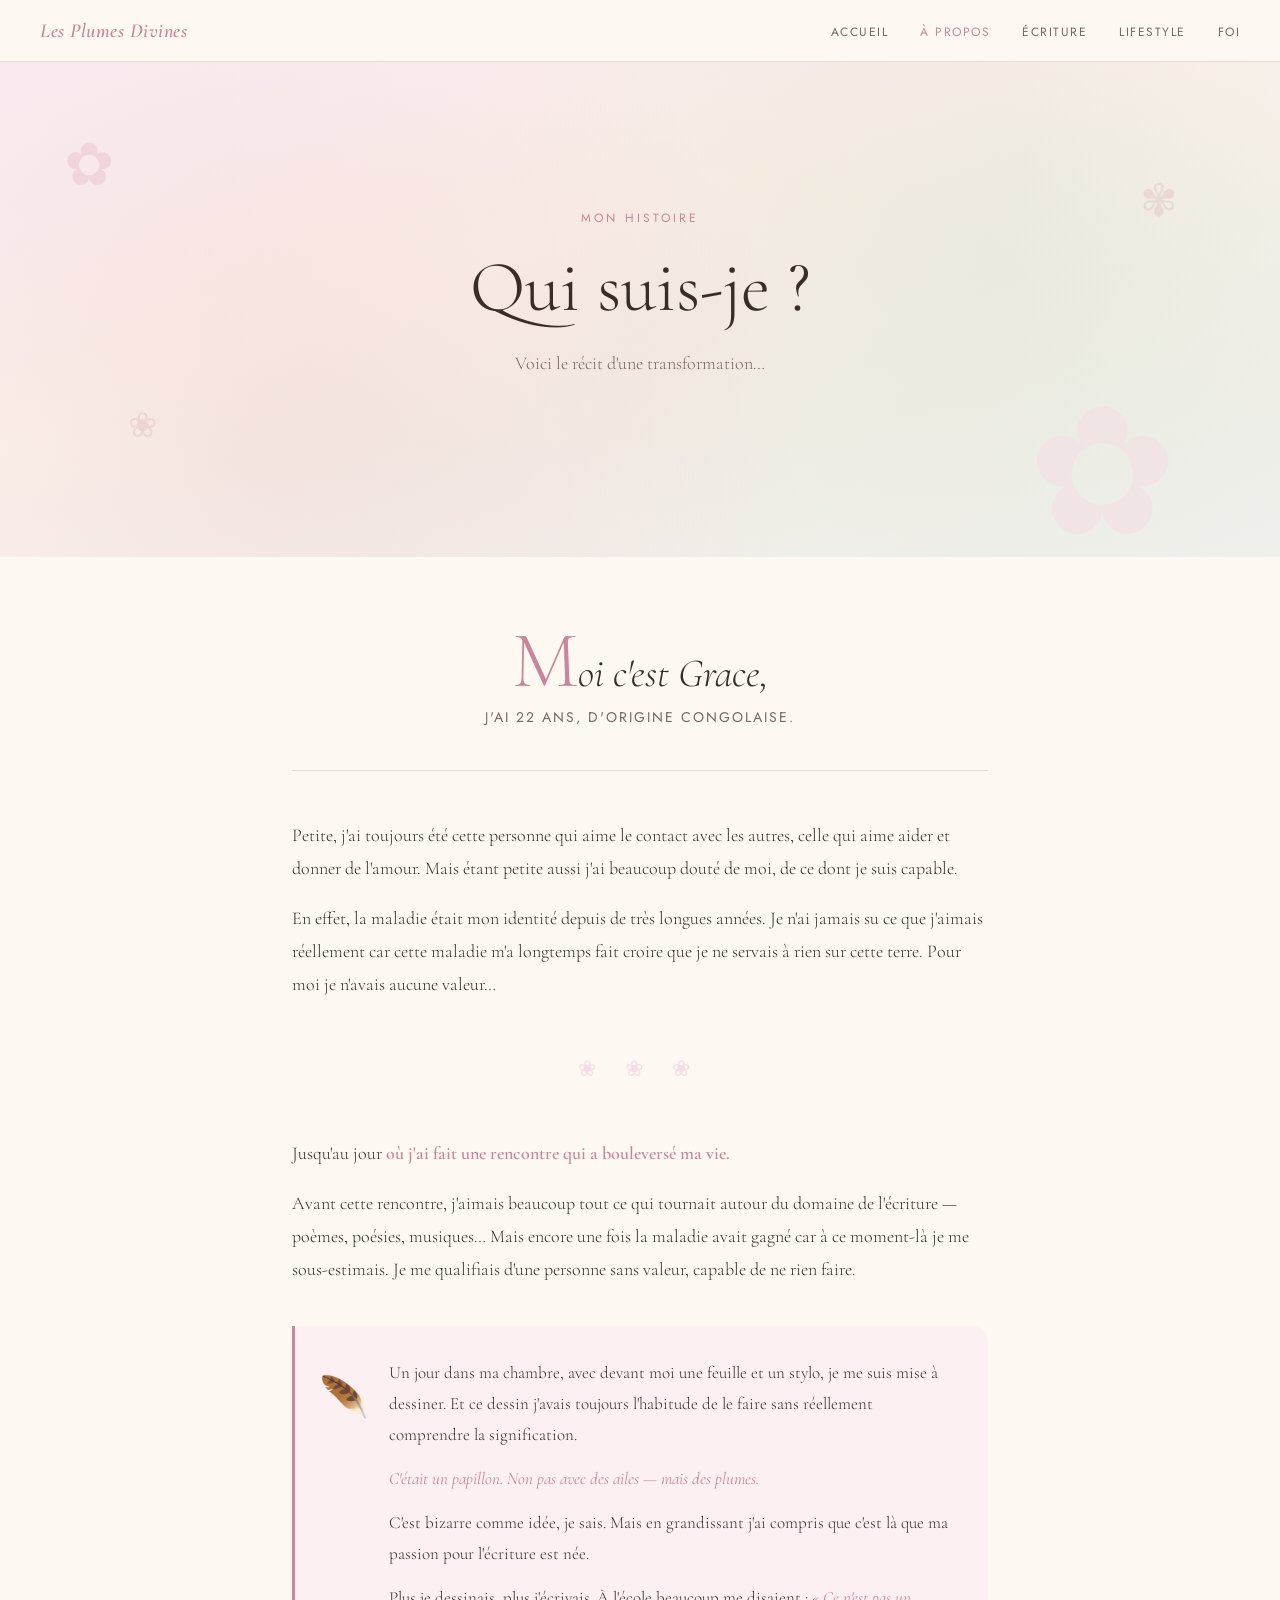
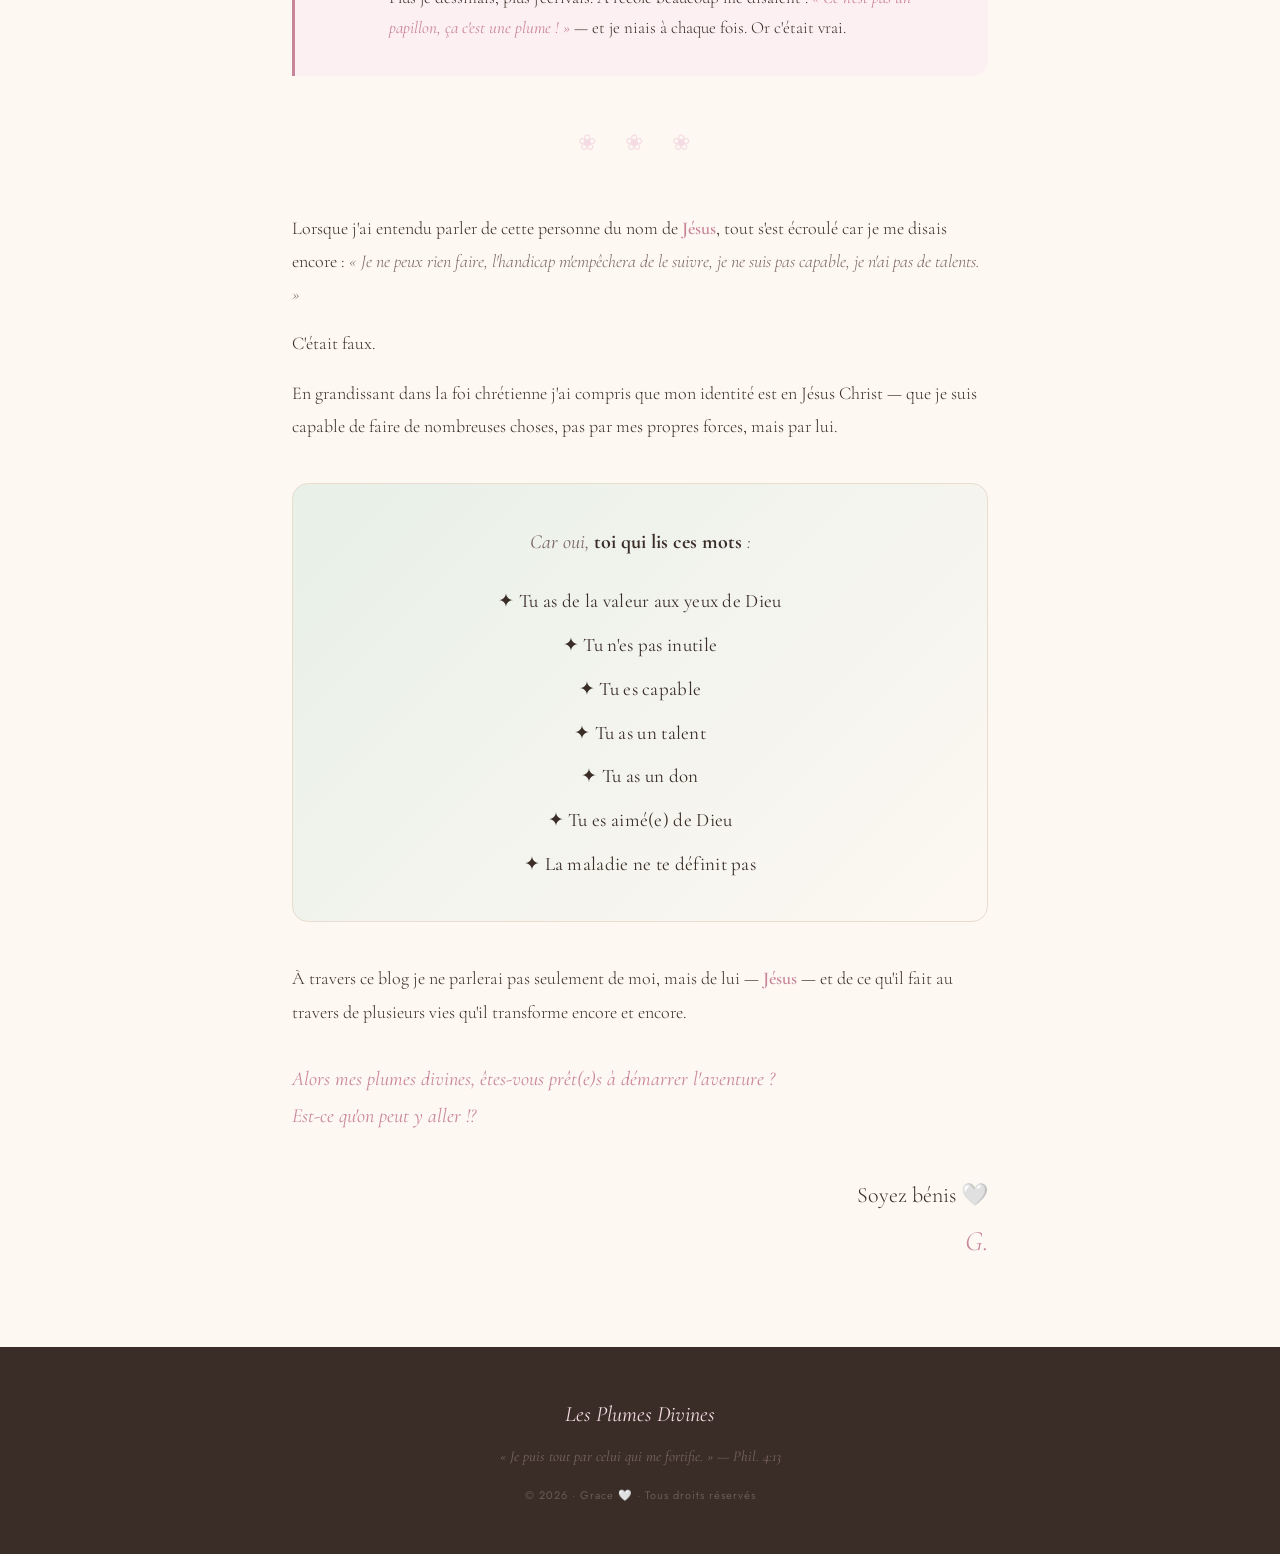
==== a-propos.html @ 9c8835ed "Add files via upload" ====
<!DOCTYPE html>
<html lang="fr">
<head>
  <meta charset="UTF-8">
  <meta name="viewport" content="width=device-width, initial-scale=1.0">
  <title>Qui suis-je ? – Les Plumes Divines</title>
  <link rel="preconnect" href="https://fonts.googleapis.com">
  <link rel="preconnect" href="https://fonts.gstatic.com" crossorigin>
  <link href="https://fonts.googleapis.com/css2?family=Cormorant+Garamond:ital,wght@0,300;0,400;0,600;1,300;1,400&family=Jost:wght@300;400;500&display=swap" rel="stylesheet">
  <link rel="stylesheet" href="style.css">
</head>
<body>

  <!-- NAVIGATION -->
  <nav>
    <div class="logo">Les Plumes Divines</div>
    <ul>
      <li><a href="index.html">Accueil</a></li>
      <li><a href="a-propos.html" class="active">À propos</a></li>
      <li><a href="#">Écriture</a></li>
      <li><a href="#">Lifestyle</a></li>
      <li><a href="#">Foi</a></li>
    </ul>
    <div class="nav-mobile-toggle" id="menuBtn">☰</div>
  </nav>

  <!-- HERO APROPOS -->
  <header class="hero hero--apropos">
    <div class="hero-overlay"></div>
    <div class="petale petale-1">✿</div>
    <div class="petale petale-2">✾</div>
    <div class="petale petale-3">❀</div>
    <div class="hero-content">
      <p class="hero-eyebrow">Mon histoire</p>
      <h1 class="hero-title">Qui suis-je ?</h1>
      <p class="hero-sub">Voici le récit d'une transformation…</p>
    </div>
    <div class="hero-fleur">✿</div>
  </header>

  <!-- HISTOIRE -->
  <section class="histoire">

    <div class="histoire-intro">
      <p class="grande-lettre">M<span>oi c'est Grace,</span></p>
      <p class="sous-intro">j'ai 22 ans, d'origine Congolaise.</p>
    </div>

    <div class="histoire-corps">

      <div class="bloc-texte">
        <p>Petite, j'ai toujours été cette personne qui aime le contact avec les autres, celle qui aime aider et donner de l'amour. Mais étant petite aussi j'ai beaucoup douté de moi, de ce dont je suis capable.</p>
        <p>En effet, la maladie était mon identité depuis de très longues années. Je n'ai jamais su ce que j'aimais réellement car cette maladie m'a longtemps fait croire que je ne servais à rien sur cette terre. Pour moi je n'avais aucune valeur…</p>
      </div>

      <div class="separateur-fleur">❀ ❀ ❀</div>

      <div class="bloc-texte">
        <p>Jusqu'au jour <strong>où j'ai fait une rencontre qui a bouleversé ma vie.</strong></p>
        <p>Avant cette rencontre, j'aimais beaucoup tout ce qui tournait autour du domaine de l'écriture — poèmes, poésies, musiques… Mais encore une fois la maladie avait gagné car à ce moment-là je me sous-estimais. Je me qualifiais d'une personne sans valeur, capable de ne rien faire.</p>
      </div>

      <div class="bloc-papillon">
        <div class="papillon-deco">🪶</div>
        <div class="papillon-texte">
          <p>Un jour dans ma chambre, avec devant moi une feuille et un stylo, je me suis mise à dessiner. Et ce dessin j'avais toujours l'habitude de le faire sans réellement comprendre la signification.</p>
          <p><em>C'était un papillon. Non pas avec des ailes — mais des plumes.</em></p>
          <p>C'est bizarre comme idée, je sais. Mais en grandissant j'ai compris que c'est là que ma passion pour l'écriture est née.</p>
          <p>Plus je dessinais, plus j'écrivais. À l'école beaucoup me disaient : <em>« Ce n'est pas un papillon, ça c'est une plume ! »</em> — et je niais à chaque fois. Or c'était vrai.</p>
        </div>
      </div>

      <div class="separateur-fleur">❀ ❀ ❀</div>

      <div class="bloc-texte">
        <p>Lorsque j'ai entendu parler de cette personne du nom de <strong>Jésus</strong>, tout s'est écroulé car je me disais encore : <em>« Je ne peux rien faire, l'handicap m'empêchera de le suivre, je ne suis pas capable, je n'ai pas de talents. »</em></p>
        <p>C'était faux.</p>
        <p>En grandissant dans la foi chrétienne j'ai compris que mon identité est en Jésus Christ — que je suis capable de faire de nombreuses choses, pas par mes propres forces, mais par lui.</p>
      </div>

      <!-- MESSAGE FORT -->
      <div class="message-fort">
        <p>Car oui, <strong>toi qui lis ces mots</strong> :</p>
        <ul class="liste-verite">
          <li>✦ Tu as de la valeur aux yeux de Dieu</li>
          <li>✦ Tu n'es pas inutile</li>
          <li>✦ Tu es capable</li>
          <li>✦ Tu as un talent</li>
          <li>✦ Tu as un don</li>
          <li>✦ Tu es aimé(e) de Dieu</li>
          <li>✦ La maladie ne te définit pas</li>
        </ul>
      </div>

      <div class="bloc-texte bloc-conclusion">
        <p>À travers ce blog je ne parlerai pas seulement de moi, mais de lui — <strong>Jésus</strong> — et de ce qu'il fait au travers de plusieurs vies qu'il transforme encore et encore.</p>
        <p class="question-finale">Alors mes plumes divines, êtes-vous prêt(e)s à démarrer l'aventure ?<br>Est-ce qu'on peut y aller !?</p>
        <p class="signature">Soyez bénis 🤍<br><em>G.</em></p>
      </div>

    </div>
  </section>

  <!-- FOOTER -->
  <footer>
    <div class="footer-logo">Les Plumes Divines</div>
    <p class="footer-verse">« Je puis tout par celui qui me fortifie. » — Phil. 4:13</p>
    <p class="footer-copy">© 2026 · Grace 🤍 · Tous droits réservés</p>
  </footer>

</body>
</html>
---- style.css ----
/* ============================================
   LES PLUMES DIVINES — style.css
   Police : Cormorant Garamond (texte littéraire)
             Jost (navigation / labels)
   Palette : roses poudré, crème, vert sauge doux
   ============================================ */

/* ---- VARIABLES ---- */
:root {
  --rose:       #c9859a;
  --rose-clair: #f5dce4;
  --rose-pale:  #fdf0f3;
  --creme:      #fdf8f2;
  --creme-bord: #e8ddd0;
  --vert:       #8aaa8a;
  --vert-clair: #e8f0e8;
  --brun:       #5c4033;
  --texte:      #3a2d27;
  --texte-doux: #7a6560;
  --blanc:      #ffffff;
  --or:         #c8a96e;
}

/* ---- RESET & BASE ---- */
*, *::before, *::after {
  margin: 0;
  padding: 0;
  box-sizing: border-box;
}

html {
  scroll-behavior: smooth;
}

body {
  font-family: 'Cormorant Garamond', Georgia, serif;
  background-color: var(--creme);
  color: var(--texte);
  font-size: 18px;
  line-height: 1.8;
}

/* ---- NAVIGATION ---- */
nav {
  position: sticky;
  top: 0;
  z-index: 100;
  background-color: rgba(253, 248, 242, 0.95);
  backdrop-filter: blur(8px);
  border-bottom: 1px solid var(--creme-bord);
  display: flex;
  align-items: center;
  justify-content: space-between;
  padding: 0 2.5rem;
  height: 62px;
}

.logo {
  font-family: 'Cormorant Garamond', serif;
  font-size: 20px;
  font-style: italic;
  font-weight: 600;
  color: var(--rose);
  letter-spacing: 0.5px;
}

nav ul {
  list-style: none;
  display: flex;
  gap: 2rem;
}

nav ul a {
  font-family: 'Jost', sans-serif;
  font-size: 12px;
  font-weight: 400;
  letter-spacing: 1.5px;
  text-transform: uppercase;
  color: var(--texte-doux);
  text-decoration: none;
  transition: color 0.2s;
}

nav ul a:hover,
nav ul a.active {
  color: var(--rose);
}

.nav-mobile-toggle {
  display: none;
  font-size: 20px;
  cursor: pointer;
  color: var(--texte-doux);
}

/* ---- HERO ---- */
.hero {
  position: relative;
  min-height: 92vh;
  display: flex;
  align-items: center;
  justify-content: center;
  text-align: center;
  overflow: hidden;
  background:
    linear-gradient(160deg, #f9e8ef 0%, #fdf3e8 40%, #e8f0e8 100%);
}

.hero--apropos {
  min-height: 55vh;
}

/* Fond texture florale légère */
.hero::before {
  content: '';
  position: absolute;
  inset: 0;
  background-image:
    radial-gradient(circle at 20% 80%, rgba(201, 133, 154, 0.15) 0%, transparent 50%),
    radial-gradient(circle at 80% 20%, rgba(138, 170, 138, 0.12) 0%, transparent 50%),
    radial-gradient(circle at 50% 50%, rgba(245, 220, 228, 0.2) 0%, transparent 70%);
  pointer-events: none;
}

.hero-overlay {
  position: absolute;
  inset: 0;
  background: radial-gradient(ellipse at center, transparent 40%, rgba(253, 240, 243, 0.4) 100%);
  pointer-events: none;
}

/* Pétales décoratifs flottants */
.petale {
  position: absolute;
  font-size: 40px;
  color: var(--rose);
  opacity: 0.18;
  animation: flotter 6s ease-in-out infinite;
  pointer-events: none;
  user-select: none;
}

.petale-1 { top: 10%; left: 5%;  font-size: 60px; animation-delay: 0s;   animation-duration: 7s; }
.petale-2 { top: 20%; right: 8%; font-size: 45px; animation-delay: 1s;   animation-duration: 8s; }
.petale-3 { bottom: 20%; left: 10%; font-size: 35px; animation-delay: 2s; animation-duration: 6s; }
.petale-4 { bottom: 30%; right: 5%; font-size: 50px; animation-delay: 0.5s; animation-duration: 9s; }
.petale-5 { top: 50%; left: 3%;  font-size: 30px; animation-delay: 3s;   animation-duration: 7.5s; }

@keyframes flotter {
  0%, 100% { transform: translateY(0px) rotate(0deg);   opacity: 0.18; }
  50%       { transform: translateY(-18px) rotate(6deg); opacity: 0.28; }
}

.hero-fleur {
  position: absolute;
  bottom: -10px;
  right: 8%;
  font-size: 180px;
  color: var(--rose-clair);
  opacity: 0.5;
  line-height: 1;
  pointer-events: none;
  user-select: none;
}

.hero-content {
  position: relative;
  z-index: 2;
  max-width: 680px;
  padding: 2rem;
  animation: apparaitre 1s ease both;
}

@keyframes apparaitre {
  from { opacity: 0; transform: translateY(24px); }
  to   { opacity: 1; transform: translateY(0); }
}

.hero-eyebrow {
  font-family: 'Jost', sans-serif;
  font-size: 12px;
  font-weight: 400;
  letter-spacing: 3px;
  text-transform: uppercase;
  color: var(--rose);
  margin-bottom: 1rem;
}

.hero-title {
  font-family: 'Cormorant Garamond', serif;
  font-size: clamp(40px, 7vw, 72px);
  font-weight: 300;
  line-height: 1.15;
  color: var(--texte);
  margin-bottom: 1.25rem;
}

.hero-title em {
  color: var(--rose);
  font-style: italic;
}

.hero-sub {
  font-family: 'Cormorant Garamond', serif;
  font-size: 18px;
  font-weight: 300;
  color: var(--texte-doux);
  margin-bottom: 2rem;
  line-height: 1.7;
}

.btn-hero {
  display: inline-block;
  padding: 0.75rem 2.25rem;
  border: 1px solid var(--rose);
  border-radius: 50px;
  font-family: 'Jost', sans-serif;
  font-size: 13px;
  font-weight: 400;
  letter-spacing: 1.5px;
  text-transform: uppercase;
  color: var(--rose);
  text-decoration: none;
  transition: background 0.3s, color 0.3s;
}

.btn-hero:hover {
  background-color: var(--rose);
  color: var(--blanc);
  text-decoration: none;
}

/* ---- THÈMES ---- */
.themes {
  padding: 5rem 2.5rem;
  background-color: var(--blanc);
  text-align: center;
}

.section-label {
  font-family: 'Jost', sans-serif;
  font-size: 11px;
  letter-spacing: 3px;
  text-transform: uppercase;
  color: var(--rose);
  margin-bottom: 0.5rem;
}

.section-titre {
  font-family: 'Cormorant Garamond', serif;
  font-size: 38px;
  font-weight: 300;
  color: var(--texte);
  margin-bottom: 3rem;
  font-style: italic;
}

.themes-grille {
  display: grid;
  grid-template-columns: repeat(auto-fit, minmax(220px, 1fr));
  gap: 1.5rem;
  max-width: 960px;
  margin: 0 auto;
}

.theme-carte {
  background: var(--creme);
  border: 1px solid var(--creme-bord);
  border-radius: 16px;
  padding: 2rem 1.5rem;
  text-align: center;
  transition: transform 0.3s, box-shadow 0.3s;
}

.theme-carte:hover {
  transform: translateY(-6px);
  box-shadow: 0 12px 32px rgba(201, 133, 154, 0.12);
}

.theme-carte--foi {
  background: var(--rose-pale);
  border-color: var(--rose-clair);
}

.theme-icone {
  font-size: 32px;
  margin-bottom: 0.75rem;
}

.theme-carte h3 {
  font-family: 'Cormorant Garamond', serif;
  font-size: 20px;
  font-weight: 600;
  color: var(--texte);
  margin-bottom: 0.5rem;
}

.theme-carte p {
  font-size: 15px;
  color: var(--texte-doux);
  line-height: 1.7;
}

/* ---- CITATION ---- */
.citation-bloc {
  background: linear-gradient(135deg, var(--rose-pale) 0%, var(--creme) 100%);
  border-top: 1px solid var(--rose-clair);
  border-bottom: 1px solid var(--rose-clair);
  padding: 5rem 2.5rem;
  text-align: center;
}

.citation-deco {
  font-size: 48px;
  color: var(--rose-clair);
  margin-bottom: 1.5rem;
  display: block;
}

.citation-bloc blockquote {
  font-family: 'Cormorant Garamond', serif;
  font-size: clamp(22px, 3.5vw, 32px);
  font-style: italic;
  font-weight: 300;
  color: var(--texte);
  line-height: 1.6;
  max-width: 700px;
  margin: 0 auto 1.5rem;
}

.citation-bloc cite {
  font-family: 'Jost', sans-serif;
  font-size: 13px;
  color: var(--rose);
  letter-spacing: 1px;
  font-style: normal;
}

/* ---- CTA ---- */
.cta {
  background: var(--blanc);
  padding: 5rem 2.5rem;
  text-align: center;
}

.cta h2 {
  font-family: 'Cormorant Garamond', serif;
  font-size: 36px;
  font-weight: 300;
  color: var(--texte);
  margin-bottom: 0.75rem;
  font-style: italic;
}

.cta p {
  font-size: 16px;
  color: var(--texte-doux);
  margin-bottom: 2rem;
}

.btn-cta {
  display: inline-block;
  padding: 0.85rem 2.5rem;
  background-color: var(--rose);
  border-radius: 50px;
  font-family: 'Jost', sans-serif;
  font-size: 13px;
  font-weight: 500;
  letter-spacing: 1.5px;
  text-transform: uppercase;
  color: var(--blanc);
  text-decoration: none;
  transition: background 0.3s, transform 0.2s;
}

.btn-cta:hover {
  background-color: var(--brun);
  transform: scale(1.03);
  text-decoration: none;
}

/* ---- FOOTER ---- */
footer {
  background-color: var(--texte);
  padding: 3rem 2.5rem;
  text-align: center;
}

.footer-logo {
  font-family: 'Cormorant Garamond', serif;
  font-size: 22px;
  font-style: italic;
  color: var(--rose-clair);
  margin-bottom: 0.5rem;
}

.footer-verse {
  font-family: 'Cormorant Garamond', serif;
  font-size: 15px;
  font-style: italic;
  color: var(--texte-doux);
  margin-bottom: 1rem;
}

.footer-copy {
  font-family: 'Jost', sans-serif;
  font-size: 11px;
  letter-spacing: 1px;
  color: #6a5a55;
}

/* ================================================
   PAGE À PROPOS
   ================================================ */

.histoire {
  max-width: 760px;
  margin: 0 auto;
  padding: 4rem 2rem 5rem;
}

.histoire-intro {
  text-align: center;
  margin-bottom: 3rem;
  padding-bottom: 2.5rem;
  border-bottom: 1px solid var(--creme-bord);
}

.grande-lettre {
  font-family: 'Cormorant Garamond', serif;
  font-size: clamp(48px, 8vw, 80px);
  font-weight: 300;
  color: var(--rose);
  line-height: 1;
  margin-bottom: 0.25rem;
}

.grande-lettre span {
  font-size: clamp(24px, 4vw, 40px);
  font-style: italic;
  color: var(--texte);
}

.sous-intro {
  font-family: 'Jost', sans-serif;
  font-size: 14px;
  letter-spacing: 2px;
  text-transform: uppercase;
  color: var(--texte-doux);
}

.histoire-corps {
  display: flex;
  flex-direction: column;
  gap: 2.5rem;
}

.bloc-texte {
  display: flex;
  flex-direction: column;
  gap: 1rem;
}

.bloc-texte p {
  font-size: 18px;
  font-weight: 300;
  color: var(--texte);
  line-height: 1.85;
}

.bloc-texte strong {
  font-weight: 600;
  color: var(--rose);
}

.bloc-texte em {
  font-style: italic;
  color: var(--texte-doux);
}

.separateur-fleur {
  text-align: center;
  font-size: 22px;
  color: var(--rose-clair);
  letter-spacing: 12px;
  padding: 0.5rem 0;
}

/* Bloc papillon / plume */
.bloc-papillon {
  background: var(--rose-pale);
  border-left: 3px solid var(--rose);
  border-radius: 0 16px 16px 0;
  padding: 2rem 2rem 2rem 1.5rem;
  display: flex;
  gap: 1.25rem;
  align-items: flex-start;
}

.papillon-deco {
  font-size: 40px;
  flex-shrink: 0;
  margin-top: 0.25rem;
}

.papillon-texte {
  display: flex;
  flex-direction: column;
  gap: 0.85rem;
}

.papillon-texte p {
  font-size: 17px;
  font-weight: 300;
  color: var(--texte);
  line-height: 1.8;
}

.papillon-texte em {
  font-style: italic;
  color: var(--rose);
  font-weight: 400;
}

/* Message fort */
.message-fort {
  background: linear-gradient(135deg, var(--vert-clair) 0%, var(--creme) 100%);
  border: 1px solid var(--creme-bord);
  border-radius: 16px;
  padding: 2.5rem;
  text-align: center;
}

.message-fort > p {
  font-family: 'Cormorant Garamond', serif;
  font-size: 20px;
  font-style: italic;
  color: var(--texte-doux);
  margin-bottom: 1.5rem;
}

.message-fort strong {
  color: var(--texte);
  font-style: normal;
}

.liste-verite {
  list-style: none;
  display: flex;
  flex-direction: column;
  gap: 0.6rem;
}

.liste-verite li {
  font-family: 'Cormorant Garamond', serif;
  font-size: 19px;
  font-weight: 400;
  color: var(--texte);
  letter-spacing: 0.3px;
}

/* Conclusion */
.bloc-conclusion p {
  font-size: 18px;
  font-weight: 300;
  line-height: 1.85;
}

.question-finale {
  font-size: 20px !important;
  font-style: italic;
  color: var(--rose) !important;
  font-weight: 400 !important;
  margin-top: 1rem;
}

.signature {
  margin-top: 1.5rem;
  font-size: 22px !important;
  text-align: right;
  color: var(--texte) !important;
}

.signature em {
  font-size: 28px;
  color: var(--rose);
  display: block;
  font-style: italic;
}

/* ================================================
   RESPONSIVE (mobile)
   ================================================ */

@media (max-width: 680px) {
  nav ul { display: none; }
  .nav-mobile-toggle { display: block; }

  .hero-title { font-size: 38px; }
  .hero-fleur  { font-size: 100px; opacity: 0.3; }

  .themes-grille { grid-template-columns: 1fr; }

  .histoire { padding: 2.5rem 1.25rem 4rem; }

  .bloc-papillon { flex-direction: column; }

  .message-fort { padding: 1.5rem; }
}
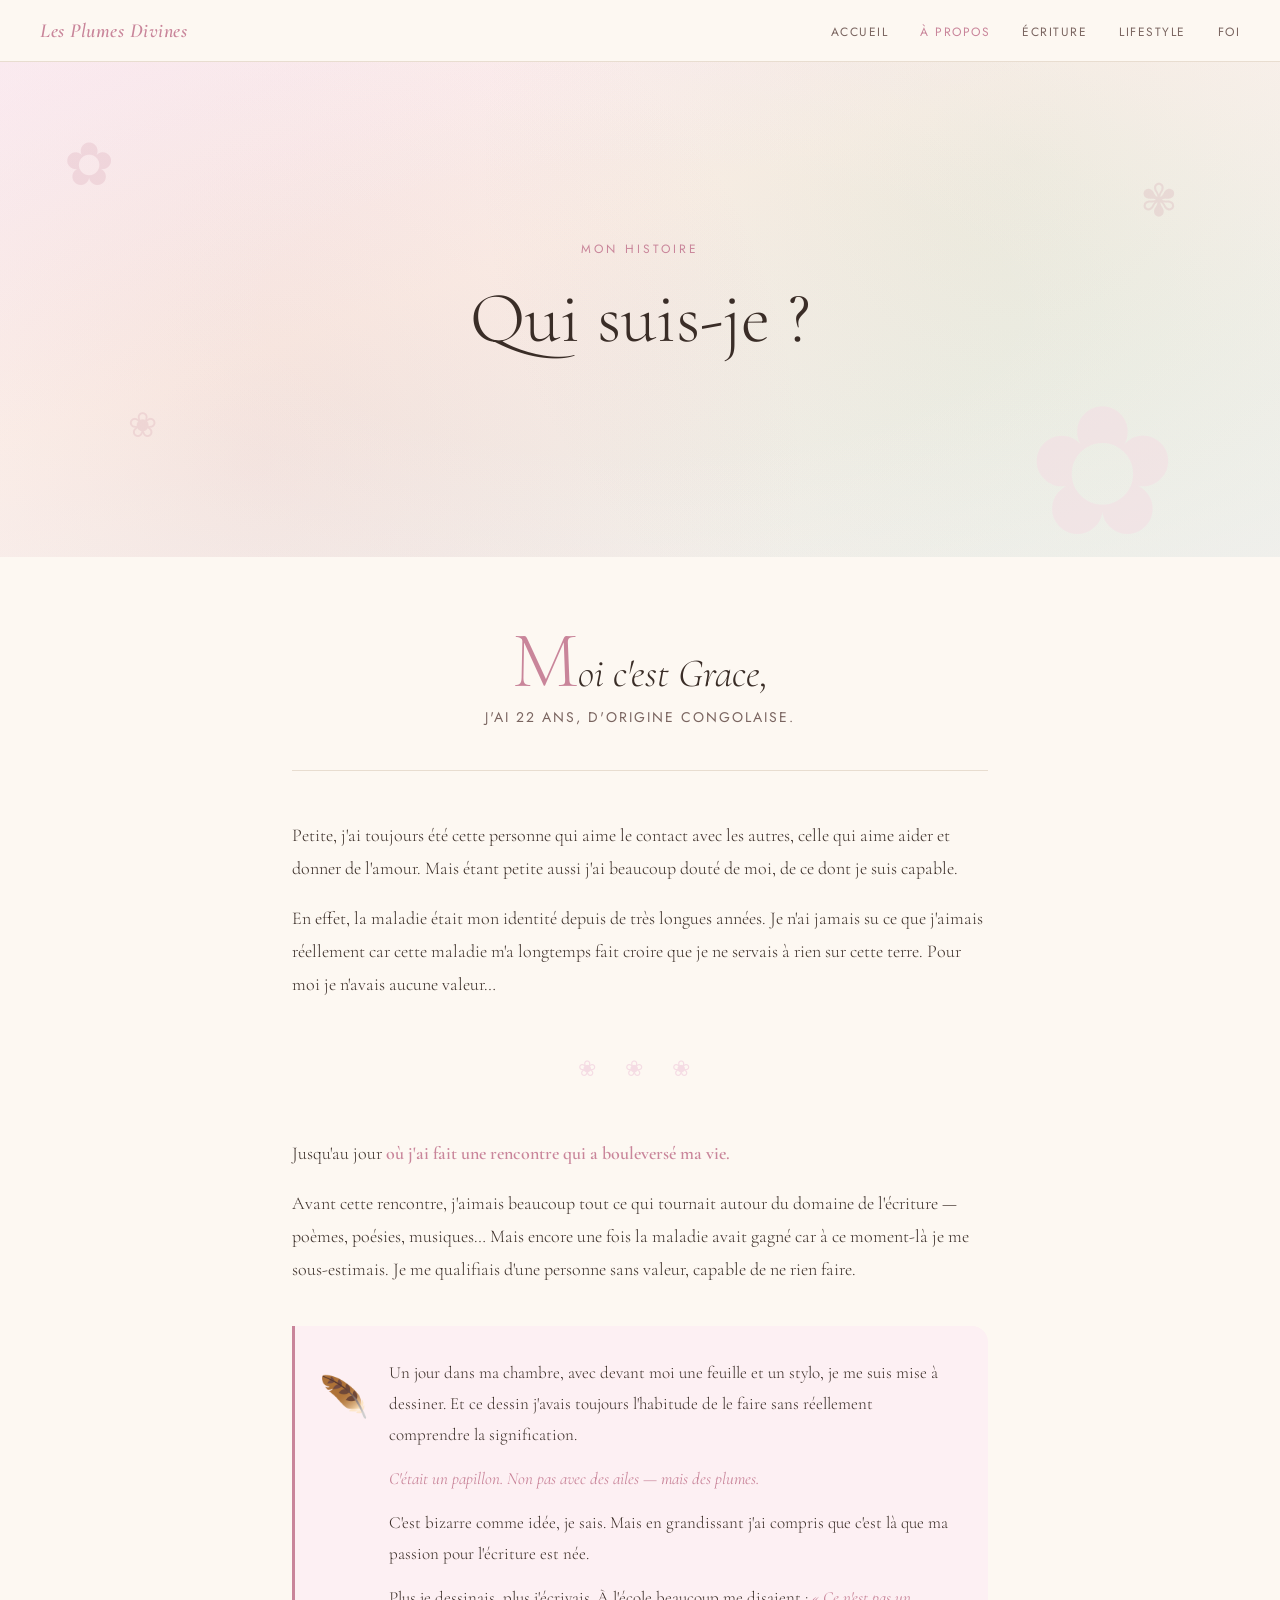
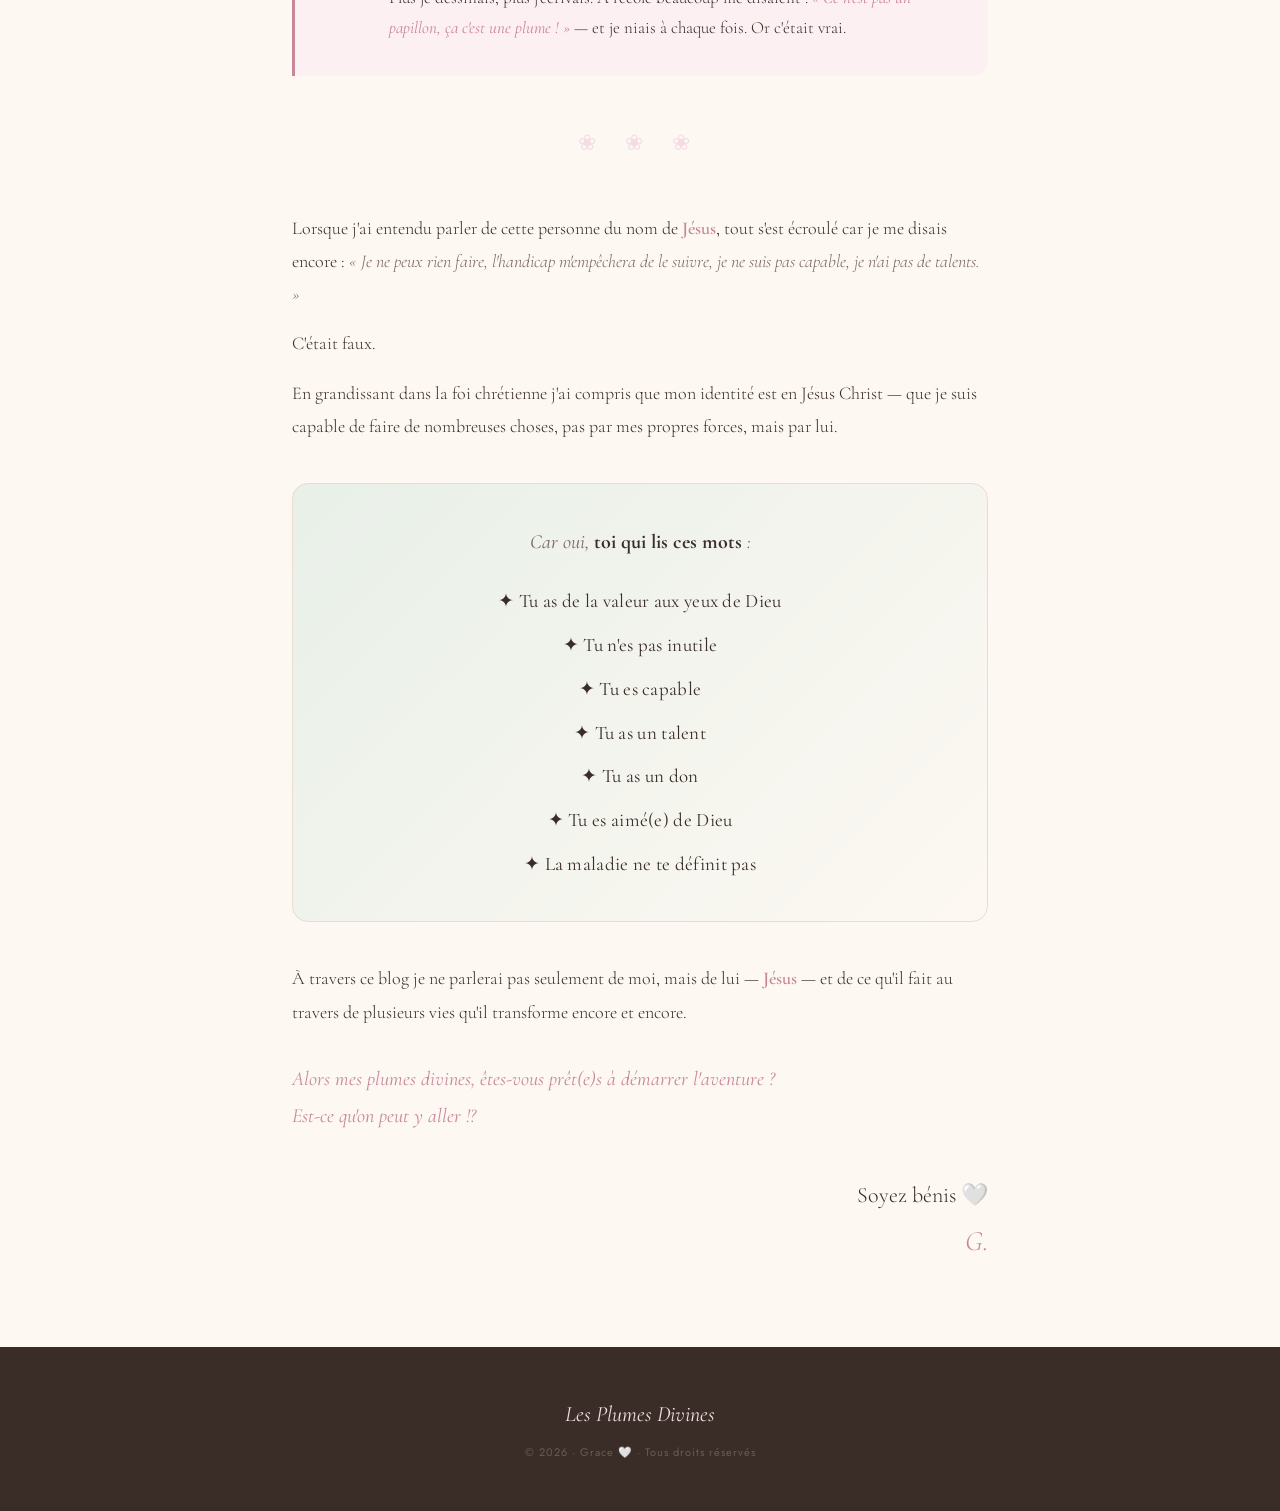
==== commit d28c7469: "Add files via upload" ====
--- a/a-propos.html
+++ b/a-propos.html
@@ -33,7 +33,7 @@
     <div class="hero-content">
       <p class="hero-eyebrow">Mon histoire</p>
       <h1 class="hero-title">Qui suis-je ?</h1>
-      <p class="hero-sub">Voici le récit d'une transformation…</p>
+
     </div>
     <div class="hero-fleur">✿</div>
   </header>
@@ -104,7 +104,7 @@
   <!-- FOOTER -->
   <footer>
     <div class="footer-logo">Les Plumes Divines</div>
-    <p class="footer-verse">« Je puis tout par celui qui me fortifie. » — Phil. 4:13</p>
+
     <p class="footer-copy">© 2026 · Grace 🤍 · Tous droits réservés</p>
   </footer>
 
--- a/style.css
+++ b/style.css
@@ -96,12 +96,13 @@
 /* ---- HERO ---- */
 .hero {
   position: relative;
-  min-height: 92vh;
+  min-height: 100vh;
   display: flex;
   align-items: center;
   justify-content: center;
   text-align: center;
   overflow: hidden;
+  padding: 5rem 1.5rem;
   background:
     linear-gradient(160deg, #f9e8ef 0%, #fdf3e8 40%, #e8f0e8 100%);
 }
@@ -230,6 +231,72 @@
   text-decoration: none;
 }
 
+/* ---- HERO ENRICHI ---- */
+.hero-univers {
+  margin: 2.5rem auto 0;
+  max-width: 580px;
+  background: rgba(255,255,255,0.45);
+  border: 1px solid rgba(201,133,154,0.2);
+  border-radius: 20px;
+  padding: 2rem 2.5rem 1.75rem;
+  backdrop-filter: blur(8px);
+}
+
+.hero-univers-label {
+  font-family: 'Jost', sans-serif;
+  font-size: 10px;
+  letter-spacing: 3.5px;
+  text-transform: uppercase;
+  color: var(--rose);
+  margin-bottom: 1.5rem;
+}
+
+.hero-univers-liste {
+  display: flex;
+  align-items: center;
+  justify-content: center;
+  flex-wrap: wrap;
+  gap: 0.5rem 0.75rem;
+}
+
+.hero-univers-item {
+  display: flex;
+  align-items: center;
+  gap: 0.4rem;
+}
+
+.univers-icone {
+  font-size: 16px;
+}
+
+.univers-nom {
+  font-family: 'Cormorant Garamond', serif;
+  font-size: 20px;
+  font-style: italic;
+  font-weight: 400;
+  color: var(--texte);
+  letter-spacing: 0.3px;
+}
+
+.hero-univers-item--foi .univers-nom {
+  color: var(--rose);
+  font-weight: 600;
+}
+
+.univers-sep {
+  font-size: 10px;
+  color: var(--rose-clair);
+  letter-spacing: 0;
+}
+
+.hero-fleur-sep {
+  display: block;
+  font-size: 22px;
+  color: var(--rose-clair);
+  margin: 2rem 0 1.5rem;
+  animation: flotter 5s ease-in-out infinite;
+}
+
 /* ---- THÈMES ---- */
 .themes {
   padding: 5rem 2.5rem;
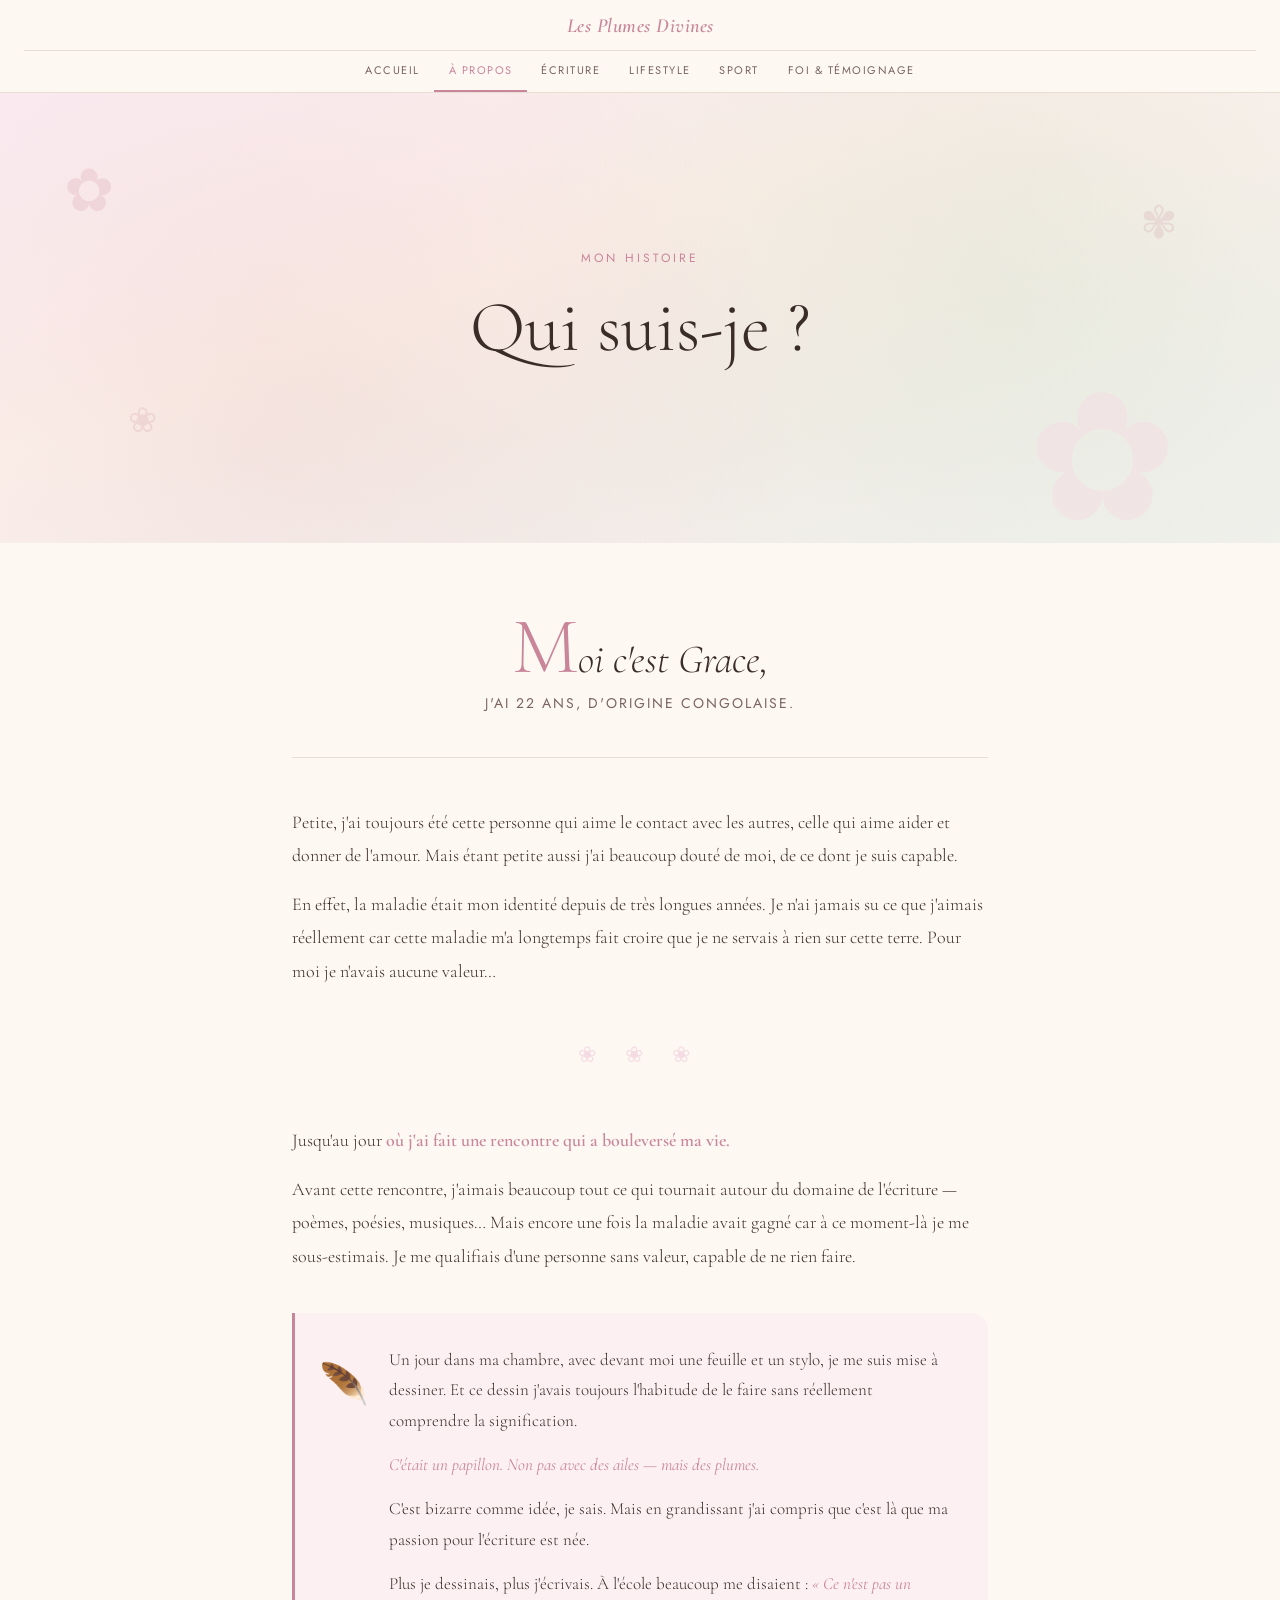
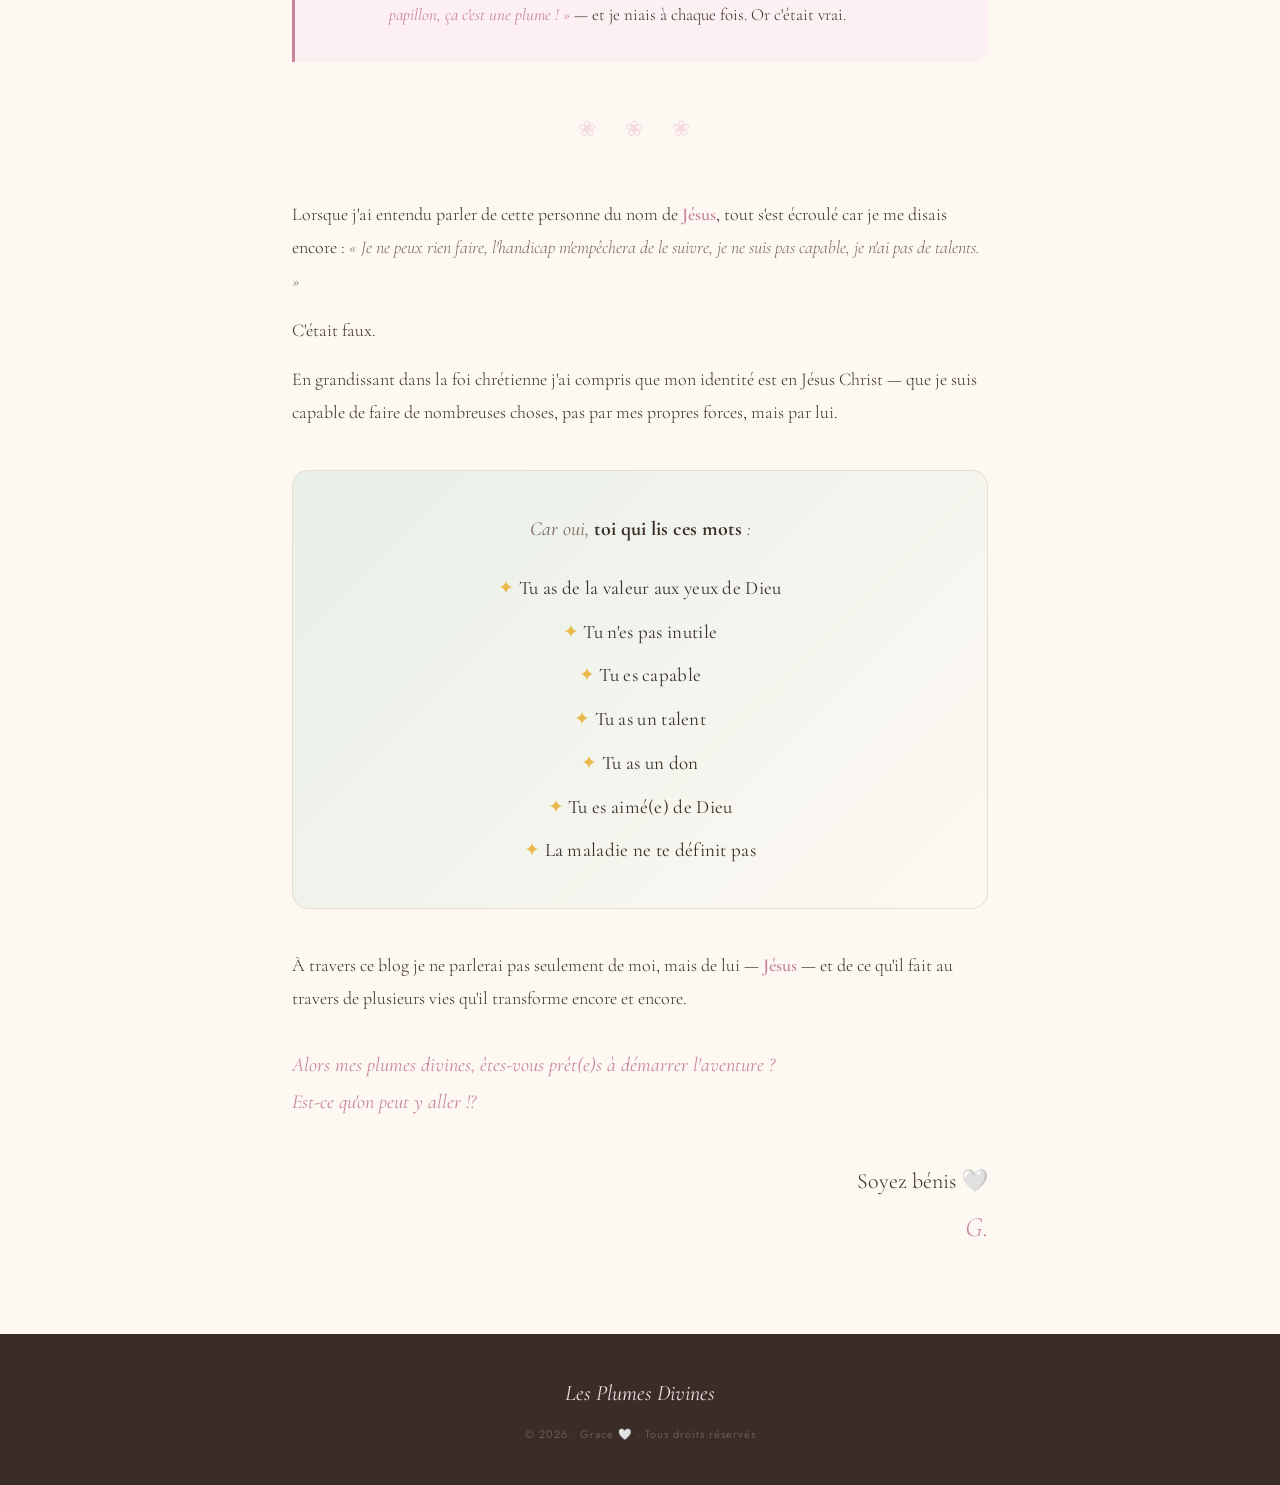
==== commit 2f519e95: "Add files via upload" ====
--- a/a-propos.html
+++ b/a-propos.html
@@ -17,11 +17,12 @@
     <ul>
       <li><a href="index.html">Accueil</a></li>
       <li><a href="a-propos.html" class="active">À propos</a></li>
-      <li><a href="#">Écriture</a></li>
-      <li><a href="#">Lifestyle</a></li>
-      <li><a href="#">Foi</a></li>
+      <li><a href="ecriture.html">Écriture</a></li>
+      <li><a href="lifestyle.html">Lifestyle</a></li>
+      <li><a href="sport.html">Sport</a></li>
+      <li><a href="foi.html">Foi &amp; témoignage</a></li>
     </ul>
-    <div class="nav-mobile-toggle" id="menuBtn">☰</div>
+    
   </nav>
 
   <!-- HERO APROPOS -->
@@ -82,13 +83,13 @@
       <div class="message-fort">
         <p>Car oui, <strong>toi qui lis ces mots</strong> :</p>
         <ul class="liste-verite">
-          <li>✦ Tu as de la valeur aux yeux de Dieu</li>
-          <li>✦ Tu n'es pas inutile</li>
-          <li>✦ Tu es capable</li>
-          <li>✦ Tu as un talent</li>
-          <li>✦ Tu as un don</li>
-          <li>✦ Tu es aimé(e) de Dieu</li>
-          <li>✦ La maladie ne te définit pas</li>
+          <li><span class="etoile-or">✦</span> Tu as de la valeur aux yeux de Dieu</li>
+          <li><span class="etoile-or">✦</span> Tu n'es pas inutile</li>
+          <li><span class="etoile-or">✦</span> Tu es capable</li>
+          <li><span class="etoile-or">✦</span> Tu as un talent</li>
+          <li><span class="etoile-or">✦</span> Tu as un don</li>
+          <li><span class="etoile-or">✦</span> Tu es aimé(e) de Dieu</li>
+          <li><span class="etoile-or">✦</span> La maladie ne te définit pas</li>
         </ul>
       </div>
 
--- a/style.css
+++ b/style.css
@@ -1,11 +1,7 @@
 /* ============================================
    LES PLUMES DIVINES — style.css
-   Police : Cormorant Garamond (texte littéraire)
-             Jost (navigation / labels)
-   Palette : roses poudré, crème, vert sauge doux
    ============================================ */
 
-/* ---- VARIABLES ---- */
 :root {
   --rose:       #c9859a;
   --rose-clair: #f5dce4;
@@ -18,19 +14,11 @@
   --texte:      #3a2d27;
   --texte-doux: #7a6560;
   --blanc:      #ffffff;
-  --or:         #c8a96e;
-}
-
-/* ---- RESET & BASE ---- */
-*, *::before, *::after {
-  margin: 0;
-  padding: 0;
-  box-sizing: border-box;
-}
-
-html {
-  scroll-behavior: smooth;
-}
+  --or:         #e8b84b;
+}
+
+*, *::before, *::after { margin: 0; padding: 0; box-sizing: border-box; }
+html { scroll-behavior: smooth; }
 
 body {
   font-family: 'Cormorant Garamond', Georgia, serif;
@@ -40,19 +28,19 @@
   line-height: 1.8;
 }
 
-/* ---- NAVIGATION ---- */
+/* ---- NAVIGATION toujours visible ---- */
+
 nav {
   position: sticky;
   top: 0;
   z-index: 100;
-  background-color: rgba(253, 248, 242, 0.95);
-  backdrop-filter: blur(8px);
+  background-color: rgba(253, 248, 242, 0.97);
+  backdrop-filter: blur(10px);
   border-bottom: 1px solid var(--creme-bord);
   display: flex;
+  flex-direction: column;
   align-items: center;
-  justify-content: space-between;
-  padding: 0 2.5rem;
-  height: 62px;
+  padding: 0.5rem 1.5rem 0;
 }
 
 .logo {
@@ -62,38 +50,51 @@
   font-weight: 600;
   color: var(--rose);
   letter-spacing: 0.5px;
+  padding-bottom: 0.4rem;
 }
 
 nav ul {
   list-style: none;
   display: flex;
-  gap: 2rem;
-}
+  width: 100%;
+  justify-content: center;
+  overflow-x: auto;
+  -webkit-overflow-scrolling: touch;
+  scrollbar-width: none;
+  border-top: 1px solid var(--creme-bord);
+  padding: 0;
+  gap: 0;
+}
+
+nav ul::-webkit-scrollbar { display: none; }
+nav ul li { flex-shrink: 0; }
 
 nav ul a {
-  font-family: 'Jost', sans-serif;
-  font-size: 12px;
+  display: block;
+  font-family: 'Jost', sans-serif;
+  font-size: 11px;
   font-weight: 400;
   letter-spacing: 1.5px;
   text-transform: uppercase;
   color: var(--texte-doux);
   text-decoration: none;
-  transition: color 0.2s;
+  padding: 0.6rem 0.9rem;
+  border-bottom: 2px solid transparent;
+  transition: color 0.2s, border-color 0.2s;
+  white-space: nowrap;
 }
 
 nav ul a:hover,
 nav ul a.active {
   color: var(--rose);
-}
-
-.nav-mobile-toggle {
-  display: none;
-  font-size: 20px;
-  cursor: pointer;
-  color: var(--texte-doux);
-}
+  border-bottom-color: var(--rose);
+  text-decoration: none;
+}
+
+.nav-mobile-toggle { display: none; }
 
 /* ---- HERO ---- */
+
 .hero {
   position: relative;
   min-height: 100vh;
@@ -103,15 +104,11 @@
   text-align: center;
   overflow: hidden;
   padding: 5rem 1.5rem;
-  background:
-    linear-gradient(160deg, #f9e8ef 0%, #fdf3e8 40%, #e8f0e8 100%);
-}
-
-.hero--apropos {
-  min-height: 55vh;
-}
-
-/* Fond texture florale légère */
+  background: linear-gradient(160deg, #f9e8ef 0%, #fdf3e8 40%, #e8f0e8 100%);
+}
+
+.hero--apropos { min-height: 50vh; }
+
 .hero::before {
   content: '';
   position: absolute;
@@ -130,10 +127,8 @@
   pointer-events: none;
 }
 
-/* Pétales décoratifs flottants */
 .petale {
   position: absolute;
-  font-size: 40px;
   color: var(--rose);
   opacity: 0.18;
   animation: flotter 6s ease-in-out infinite;
@@ -141,11 +136,11 @@
   user-select: none;
 }
 
-.petale-1 { top: 10%; left: 5%;  font-size: 60px; animation-delay: 0s;   animation-duration: 7s; }
-.petale-2 { top: 20%; right: 8%; font-size: 45px; animation-delay: 1s;   animation-duration: 8s; }
-.petale-3 { bottom: 20%; left: 10%; font-size: 35px; animation-delay: 2s; animation-duration: 6s; }
+.petale-1 { top: 10%; left: 5%;     font-size: 60px; animation-delay: 0s;   animation-duration: 7s; }
+.petale-2 { top: 20%; right: 8%;    font-size: 45px; animation-delay: 1s;   animation-duration: 8s; }
+.petale-3 { bottom: 20%; left: 10%; font-size: 35px; animation-delay: 2s;   animation-duration: 6s; }
 .petale-4 { bottom: 30%; right: 5%; font-size: 50px; animation-delay: 0.5s; animation-duration: 9s; }
-.petale-5 { top: 50%; left: 3%;  font-size: 30px; animation-delay: 3s;   animation-duration: 7.5s; }
+.petale-5 { top: 50%; left: 3%;     font-size: 30px; animation-delay: 3s;   animation-duration: 7.5s; }
 
 @keyframes flotter {
   0%, 100% { transform: translateY(0px) rotate(0deg);   opacity: 0.18; }
@@ -196,10 +191,7 @@
   margin-bottom: 1.25rem;
 }
 
-.hero-title em {
-  color: var(--rose);
-  font-style: italic;
-}
+.hero-title em { color: var(--rose); font-style: italic; }
 
 .hero-sub {
   font-family: 'Cormorant Garamond', serif;
@@ -231,7 +223,8 @@
   text-decoration: none;
 }
 
-/* ---- HERO ENRICHI ---- */
+/* ---- HERO UNIVERS ---- */
+
 .hero-univers {
   margin: 2.5rem auto 0;
   max-width: 580px;
@@ -259,15 +252,8 @@
   gap: 0.5rem 0.75rem;
 }
 
-.hero-univers-item {
-  display: flex;
-  align-items: center;
-  gap: 0.4rem;
-}
-
-.univers-icone {
-  font-size: 16px;
-}
+.hero-univers-item { display: flex; align-items: center; gap: 0.4rem; }
+.univers-icone { font-size: 16px; }
 
 .univers-nom {
   font-family: 'Cormorant Garamond', serif;
@@ -278,16 +264,8 @@
   letter-spacing: 0.3px;
 }
 
-.hero-univers-item--foi .univers-nom {
-  color: var(--rose);
-  font-weight: 600;
-}
-
-.univers-sep {
-  font-size: 10px;
-  color: var(--rose-clair);
-  letter-spacing: 0;
-}
+.hero-univers-item--foi .univers-nom { color: var(--rose); font-weight: 600; }
+.univers-sep { font-size: 10px; color: var(--rose-clair); }
 
 .hero-fleur-sep {
   display: block;
@@ -297,159 +275,81 @@
   animation: flotter 5s ease-in-out infinite;
 }
 
-/* ---- THÈMES ---- */
-.themes {
-  padding: 5rem 2.5rem;
-  background-color: var(--blanc);
+/* ---- PAGE VIDE ---- */
+
+.page-vide {
+  min-height: 70vh;
+  display: flex;
+  flex-direction: column;
+  align-items: center;
+  justify-content: center;
   text-align: center;
-}
-
-.section-label {
-  font-family: 'Jost', sans-serif;
-  font-size: 11px;
-  letter-spacing: 3px;
-  text-transform: uppercase;
-  color: var(--rose);
-  margin-bottom: 0.5rem;
-}
-
-.section-titre {
-  font-family: 'Cormorant Garamond', serif;
-  font-size: 38px;
-  font-weight: 300;
-  color: var(--texte);
-  margin-bottom: 3rem;
-  font-style: italic;
-}
-
-.themes-grille {
-  display: grid;
-  grid-template-columns: repeat(auto-fit, minmax(220px, 1fr));
-  gap: 1.5rem;
-  max-width: 960px;
-  margin: 0 auto;
-}
-
-.theme-carte {
-  background: var(--creme);
-  border: 1px solid var(--creme-bord);
-  border-radius: 16px;
-  padding: 2rem 1.5rem;
-  text-align: center;
-  transition: transform 0.3s, box-shadow 0.3s;
-}
-
-.theme-carte:hover {
-  transform: translateY(-6px);
-  box-shadow: 0 12px 32px rgba(201, 133, 154, 0.12);
-}
-
-.theme-carte--foi {
-  background: var(--rose-pale);
-  border-color: var(--rose-clair);
-}
-
-.theme-icone {
-  font-size: 32px;
-  margin-bottom: 0.75rem;
-}
-
-.theme-carte h3 {
-  font-family: 'Cormorant Garamond', serif;
-  font-size: 20px;
-  font-weight: 600;
-  color: var(--texte);
-  margin-bottom: 0.5rem;
-}
-
-.theme-carte p {
-  font-size: 15px;
-  color: var(--texte-doux);
-  line-height: 1.7;
-}
-
-/* ---- CITATION ---- */
-.citation-bloc {
-  background: linear-gradient(135deg, var(--rose-pale) 0%, var(--creme) 100%);
-  border-top: 1px solid var(--rose-clair);
-  border-bottom: 1px solid var(--rose-clair);
-  padding: 5rem 2.5rem;
-  text-align: center;
-}
-
-.citation-deco {
-  font-size: 48px;
+  padding: 4rem 2rem;
+}
+
+.page-vide-fleur {
+  font-size: 60px;
   color: var(--rose-clair);
   margin-bottom: 1.5rem;
-  display: block;
-}
-
-.citation-bloc blockquote {
-  font-family: 'Cormorant Garamond', serif;
-  font-size: clamp(22px, 3.5vw, 32px);
-  font-style: italic;
+  animation: flotter 5s ease-in-out infinite;
+}
+
+.page-vide h1 {
+  font-family: 'Cormorant Garamond', serif;
+  font-size: clamp(32px, 5vw, 52px);
   font-weight: 300;
+  font-style: italic;
   color: var(--texte);
-  line-height: 1.6;
-  max-width: 700px;
-  margin: 0 auto 1.5rem;
-}
-
-.citation-bloc cite {
-  font-family: 'Jost', sans-serif;
-  font-size: 13px;
-  color: var(--rose);
-  letter-spacing: 1px;
-  font-style: normal;
-}
-
-/* ---- CTA ---- */
-.cta {
-  background: var(--blanc);
-  padding: 5rem 2.5rem;
-  text-align: center;
-}
-
-.cta h2 {
-  font-family: 'Cormorant Garamond', serif;
-  font-size: 36px;
+  margin-bottom: 1rem;
+}
+
+.page-vide p {
+  font-family: 'Cormorant Garamond', serif;
+  font-size: 18px;
   font-weight: 300;
-  color: var(--texte);
-  margin-bottom: 0.75rem;
-  font-style: italic;
-}
-
-.cta p {
-  font-size: 16px;
   color: var(--texte-doux);
+  max-width: 400px;
+  line-height: 1.8;
   margin-bottom: 2rem;
 }
 
-.btn-cta {
+.page-vide-badge {
   display: inline-block;
-  padding: 0.85rem 2.5rem;
-  background-color: var(--rose);
+  background: var(--rose-pale);
+  border: 1px solid var(--rose-clair);
   border-radius: 50px;
-  font-family: 'Jost', sans-serif;
-  font-size: 13px;
-  font-weight: 500;
+  padding: 0.5rem 1.5rem;
+  font-family: 'Jost', sans-serif;
+  font-size: 11px;
+  letter-spacing: 2px;
+  text-transform: uppercase;
+  color: var(--rose);
+  margin-bottom: 2.5rem;
+}
+
+.page-vide-retour {
+  font-family: 'Jost', sans-serif;
+  font-size: 12px;
   letter-spacing: 1.5px;
   text-transform: uppercase;
-  color: var(--blanc);
+  color: var(--texte-doux);
   text-decoration: none;
-  transition: background 0.3s, transform 0.2s;
-}
-
-.btn-cta:hover {
-  background-color: var(--brun);
-  transform: scale(1.03);
-  text-decoration: none;
-}
+  border-bottom: 1px solid var(--creme-bord);
+  padding-bottom: 2px;
+  transition: color 0.2s;
+}
+
+.page-vide-retour:hover { color: var(--rose); text-decoration: none; }
+
+/* ---- ETOILES OR ---- */
+
+.etoile-or { color: var(--or); }
 
 /* ---- FOOTER ---- */
+
 footer {
   background-color: var(--texte);
-  padding: 3rem 2.5rem;
+  padding: 2.5rem;
   text-align: center;
 }
 
@@ -458,15 +358,7 @@
   font-size: 22px;
   font-style: italic;
   color: var(--rose-clair);
-  margin-bottom: 0.5rem;
-}
-
-.footer-verse {
-  font-family: 'Cormorant Garamond', serif;
-  font-size: 15px;
-  font-style: italic;
-  color: var(--texte-doux);
-  margin-bottom: 1rem;
+  margin-bottom: 0.75rem;
 }
 
 .footer-copy {
@@ -476,9 +368,7 @@
   color: #6a5a55;
 }
 
-/* ================================================
-   PAGE À PROPOS
-   ================================================ */
+/* ---- PAGE À PROPOS ---- */
 
 .histoire {
   max-width: 760px;
@@ -516,34 +406,13 @@
   color: var(--texte-doux);
 }
 
-.histoire-corps {
-  display: flex;
-  flex-direction: column;
-  gap: 2.5rem;
-}
-
-.bloc-texte {
-  display: flex;
-  flex-direction: column;
-  gap: 1rem;
-}
-
-.bloc-texte p {
-  font-size: 18px;
-  font-weight: 300;
-  color: var(--texte);
-  line-height: 1.85;
-}
-
-.bloc-texte strong {
-  font-weight: 600;
-  color: var(--rose);
-}
-
-.bloc-texte em {
-  font-style: italic;
-  color: var(--texte-doux);
-}
+.histoire-corps { display: flex; flex-direction: column; gap: 2.5rem; }
+
+.bloc-texte { display: flex; flex-direction: column; gap: 1rem; }
+
+.bloc-texte p { font-size: 18px; font-weight: 300; color: var(--texte); line-height: 1.85; }
+.bloc-texte strong { font-weight: 600; color: var(--rose); }
+.bloc-texte em { font-style: italic; color: var(--texte-doux); }
 
 .separateur-fleur {
   text-align: center;
@@ -553,7 +422,6 @@
   padding: 0.5rem 0;
 }
 
-/* Bloc papillon / plume */
 .bloc-papillon {
   background: var(--rose-pale);
   border-left: 3px solid var(--rose);
@@ -564,32 +432,13 @@
   align-items: flex-start;
 }
 
-.papillon-deco {
-  font-size: 40px;
-  flex-shrink: 0;
-  margin-top: 0.25rem;
-}
-
-.papillon-texte {
-  display: flex;
-  flex-direction: column;
-  gap: 0.85rem;
-}
-
-.papillon-texte p {
-  font-size: 17px;
-  font-weight: 300;
-  color: var(--texte);
-  line-height: 1.8;
-}
-
-.papillon-texte em {
-  font-style: italic;
-  color: var(--rose);
-  font-weight: 400;
-}
-
-/* Message fort */
+.papillon-deco { font-size: 40px; flex-shrink: 0; margin-top: 0.25rem; }
+
+.papillon-texte { display: flex; flex-direction: column; gap: 0.85rem; }
+
+.papillon-texte p { font-size: 17px; font-weight: 300; color: var(--texte); line-height: 1.8; }
+.papillon-texte em { font-style: italic; color: var(--rose); font-weight: 400; }
+
 .message-fort {
   background: linear-gradient(135deg, var(--vert-clair) 0%, var(--creme) 100%);
   border: 1px solid var(--creme-bord);
@@ -606,10 +455,7 @@
   margin-bottom: 1.5rem;
 }
 
-.message-fort strong {
-  color: var(--texte);
-  font-style: normal;
-}
+.message-fort strong { color: var(--texte); font-style: normal; }
 
 .liste-verite {
   list-style: none;
@@ -626,12 +472,7 @@
   letter-spacing: 0.3px;
 }
 
-/* Conclusion */
-.bloc-conclusion p {
-  font-size: 18px;
-  font-weight: 300;
-  line-height: 1.85;
-}
+.bloc-conclusion p { font-size: 18px; font-weight: 300; line-height: 1.85; }
 
 .question-finale {
   font-size: 20px !important;
@@ -655,22 +496,23 @@
   font-style: italic;
 }
 
-/* ================================================
-   RESPONSIVE (mobile)
-   ================================================ */
+/* ---- RESPONSIVE ---- */
 
 @media (max-width: 680px) {
-  nav ul { display: none; }
-  .nav-mobile-toggle { display: block; }
-
+  nav ul { justify-content: flex-start; }
   .hero-title { font-size: 38px; }
-  .hero-fleur  { font-size: 100px; opacity: 0.3; }
-
-  .themes-grille { grid-template-columns: 1fr; }
-
+  .hero-fleur { font-size: 100px; opacity: 0.3; }
   .histoire { padding: 2.5rem 1.25rem 4rem; }
-
   .bloc-papillon { flex-direction: column; }
-
   .message-fort { padding: 1.5rem; }
-}
+  .hero-univers { padding: 1.5rem 1.25rem; }
+}
+
+.bientot {
+  font-family: 'Cormorant Garamond', serif;
+  font-size: 28px;
+  font-style: italic;
+  font-weight: 300;
+  color: var(--rose);
+  letter-spacing: 1px;
+}
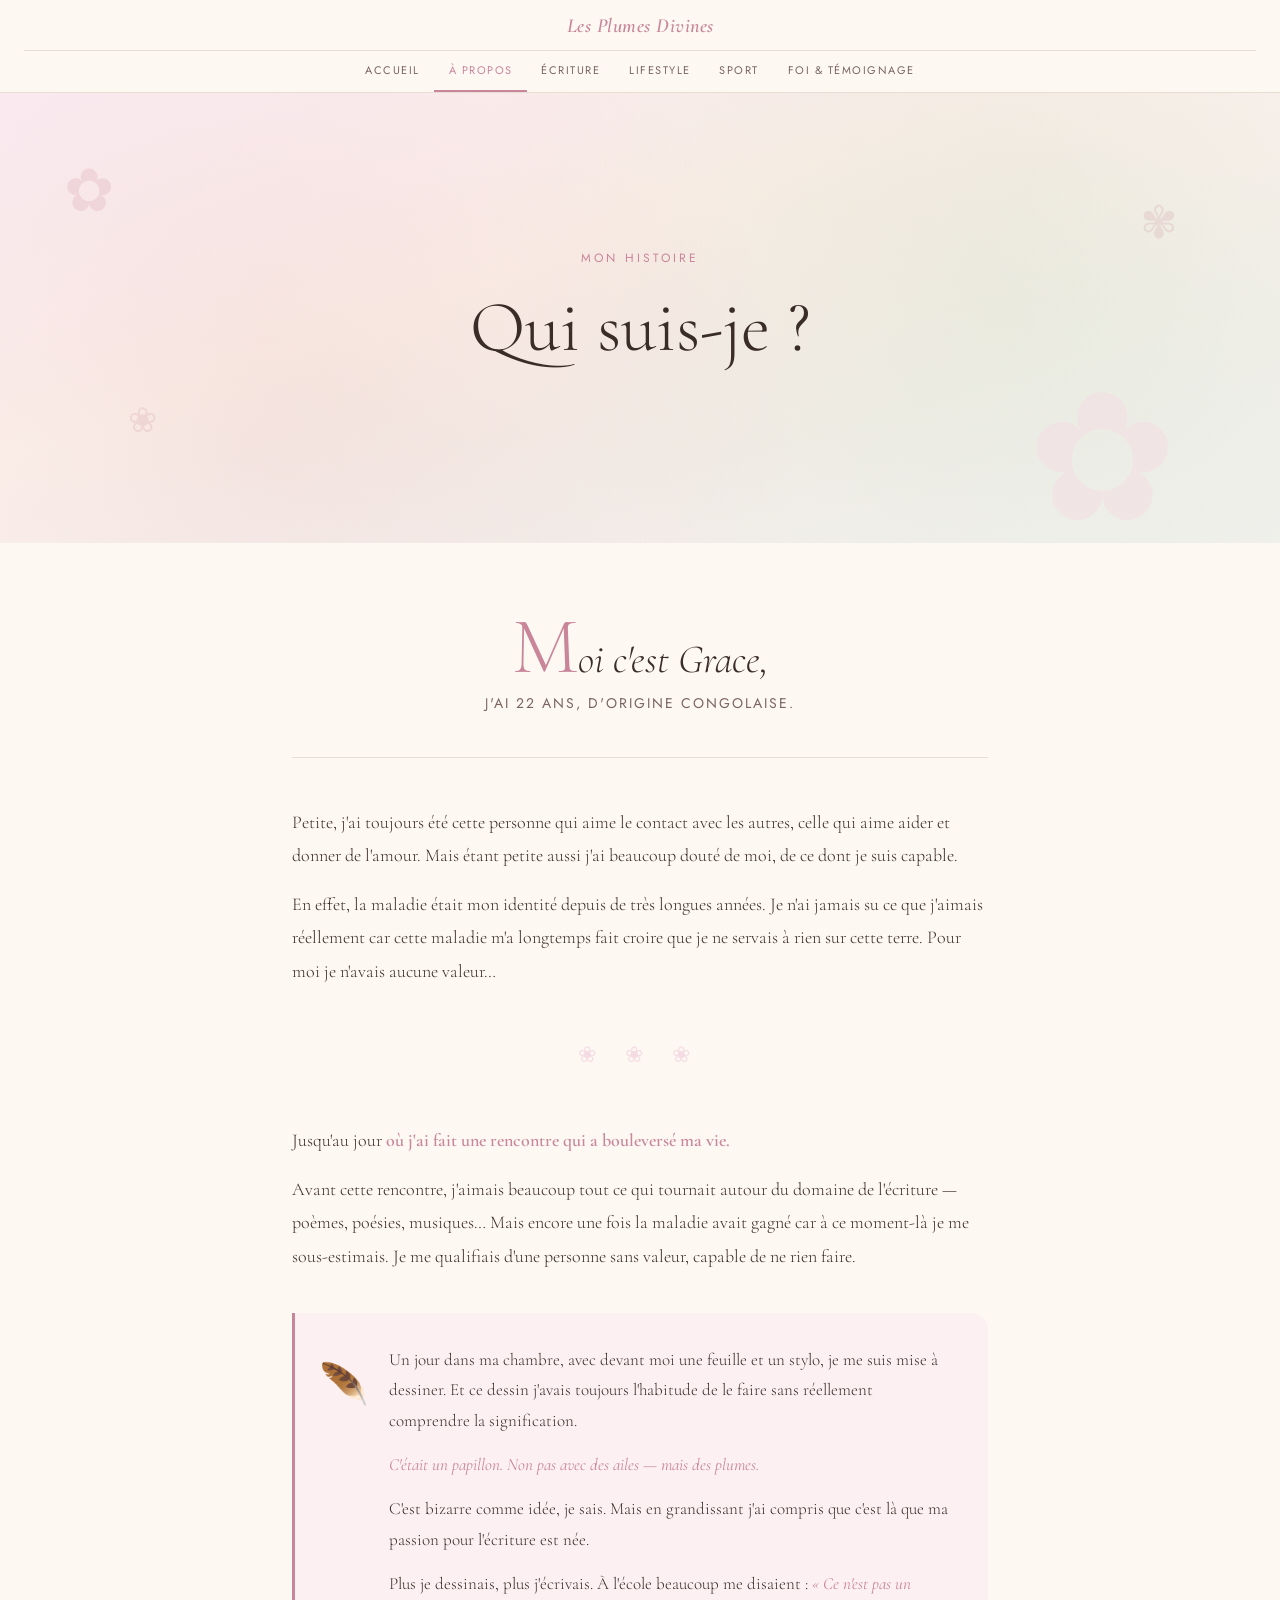
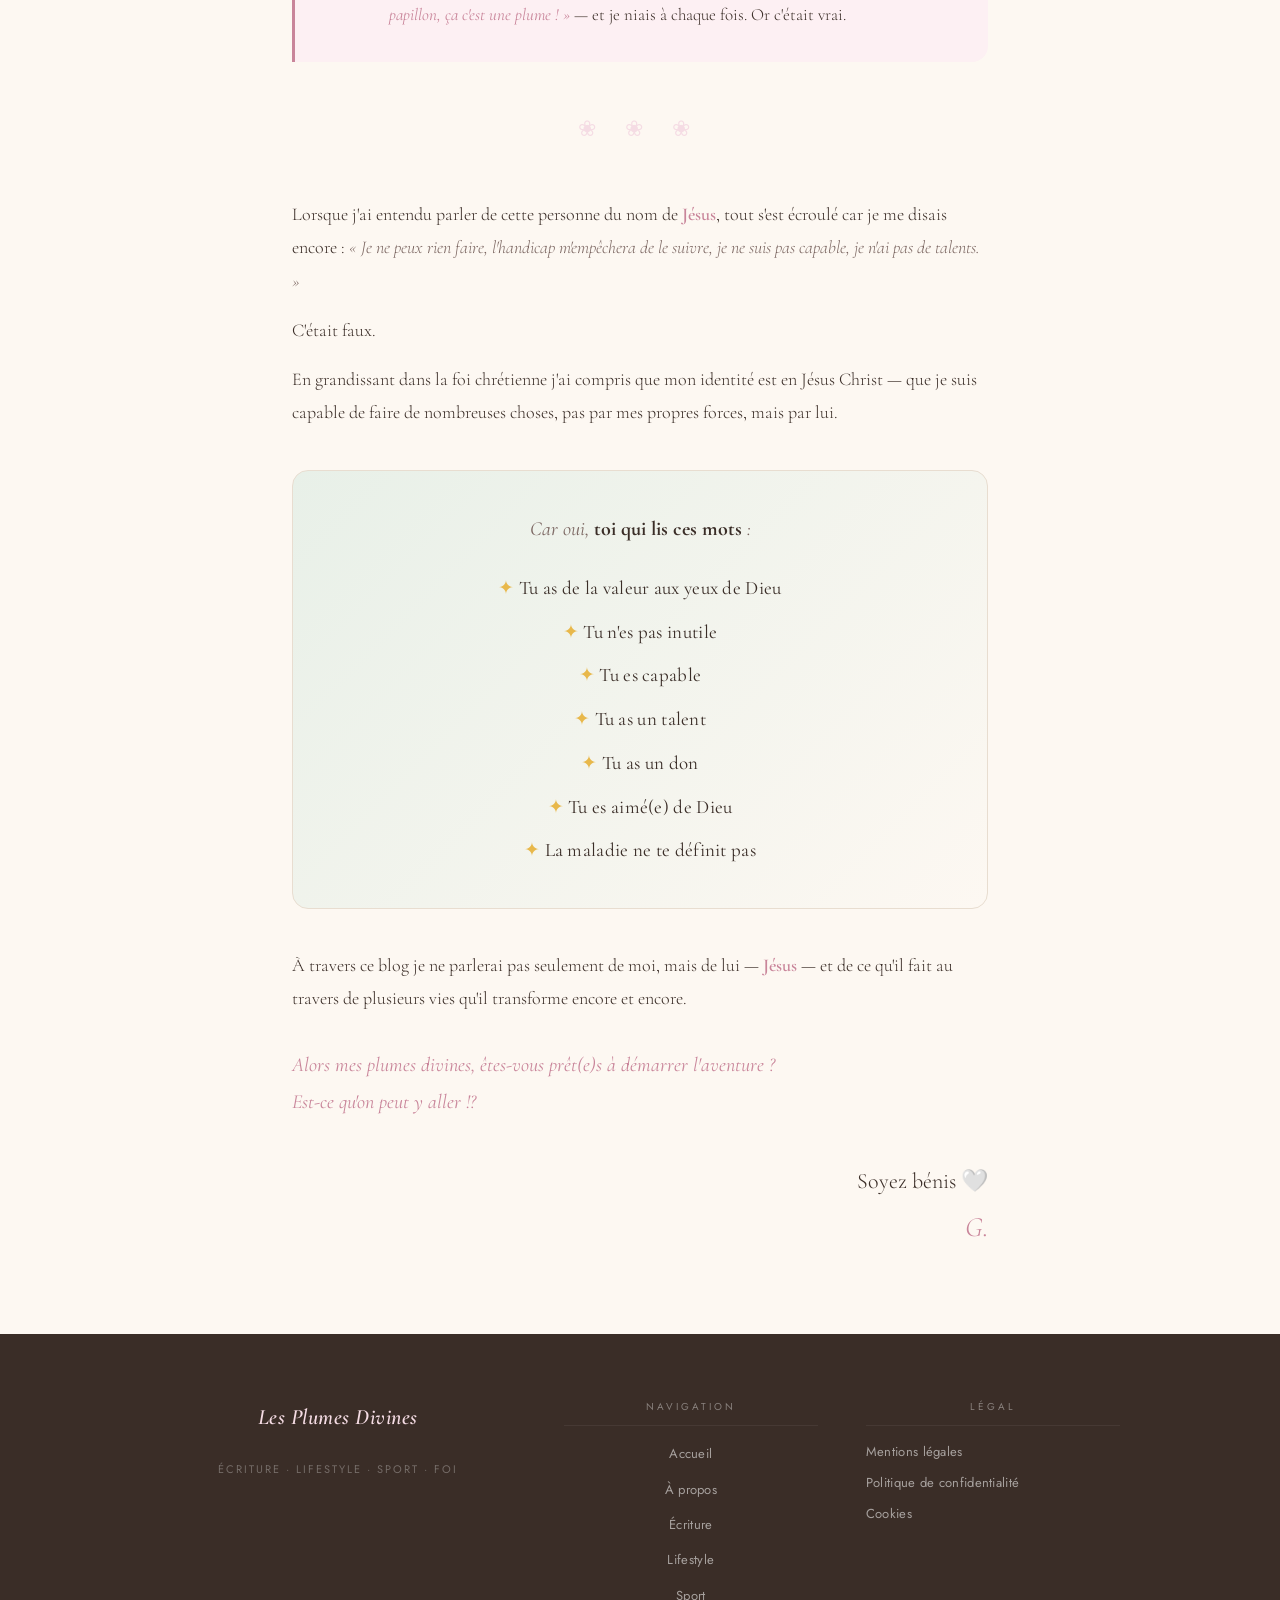
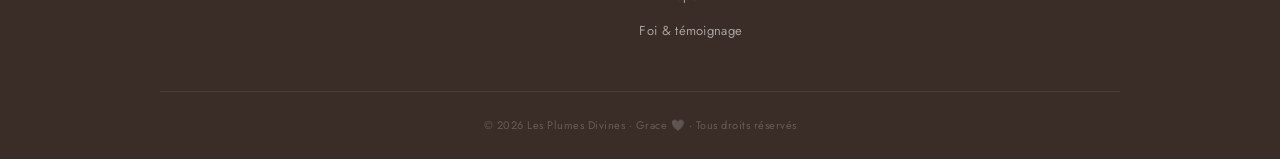
==== commit 16d405b4: "Add files via upload" ====
--- a/a-propos.html
+++ b/a-propos.html
@@ -103,11 +103,161 @@
   </section>
 
   <!-- FOOTER -->
+  <!-- MODALS LÉGAUX -->
+  <div class="modal-overlay" id="modal-mentions" onclick="fermerModal('modal-mentions')">
+    <div class="modal-boite" onclick="event.stopPropagation()">
+      <div class="modal-header">
+        <h2>Mentions légales</h2>
+        <button class="modal-fermer" onclick="fermerModal('modal-mentions')">✕</button>
+      </div>
+      <div class="modal-corps">
+
+        <div class="modal-section">
+          <h3>Éditeur du site</h3>
+          <p>Ce site est édité par <strong>Dorcas Mordiva Nzuzi</strong> pour le blog personnel de Grace, à titre non commercial.</p>
+          <p><strong>Contact :</strong> dorcasmordiva@gmail.com</p>
+          <p class="modal-note">Conformément à l'article 6 de la loi n° 2004-575 du 21 juin 2004 pour la confiance dans l'économie numérique (LCEN).</p>
+        </div>
+
+        <div class="modal-section">
+          <h3>Hébergement</h3>
+          <p><strong>Netlify, Inc.</strong><br>
+          44 Montgomery Street, Suite 300<br>
+          San Francisco, CA 94104 – États-Unis<br>
+          www.netlify.com</p>
+        </div>
+
+        <div class="modal-section">
+          <h3>Propriété intellectuelle</h3>
+          <p>L'ensemble du contenu de ce site — textes, poèmes, histoires, articles — est la propriété exclusive de Grace et est protégé par le droit d'auteur français et international.</p>
+          <p>Toute reproduction, représentation ou adaptation sans autorisation écrite préalable est interdite et constitue une contrefaçon au sens de l'article L.335-2 du Code de la Propriété Intellectuelle.</p>
+        </div>
+
+        <div class="modal-section">
+          <h3>Cookies</h3>
+          <p>Ce site ne dépose aucun cookie publicitaire ou traceur à des fins commerciales. Aucune donnée personnelle n'est collectée via des cookies dans l'état actuel du site.</p>
+        </div>
+
+        <div class="modal-section">
+          <h3>Limitation de responsabilité</h3>
+          <p>Les informations publiées sur ce site sont données à titre informatif. L'éditeur se réserve le droit de modifier ou supprimer tout contenu à tout moment et sans préavis. La responsabilité de l'éditeur ne saurait être engagée en cas d'erreur ou d'omission dans les contenus publiés.</p>
+        </div>
+
+        <div class="modal-section">
+          <h3>Droit applicable</h3>
+          <p>Ce site et ses mentions légales sont soumis au droit français. En cas de litige, les tribunaux français seront seuls compétents.</p>
+        </div>
+
+      </div>
+      <div class="modal-date">Dernière mise à jour : mai 2026</div>
+    </div>
+  </div>
+
+  <div class="modal-overlay" id="modal-confidentialite" onclick="fermerModal('modal-confidentialite')">
+    <div class="modal-boite" onclick="event.stopPropagation()">
+      <div class="modal-header">
+        <h2>Politique de confidentialité</h2>
+        <button class="modal-fermer" onclick="fermerModal('modal-confidentialite')">✕</button>
+      </div>
+      <div class="modal-corps">
+
+        <div class="modal-section">
+          <h3>Responsable du traitement</h3>
+          <p><strong>Dorcas Mordiva Nzuzi</strong> — gestionnaire du site Les Plumes Divines.</p>
+          <p><strong>Contact :</strong> dorcasmordiva@gmail.com</p>
+          <p class="modal-note">Conformément au Règlement Général sur la Protection des Données (RGPD — Règlement UE 2016/679).</p>
+        </div>
+
+        <div class="modal-section">
+          <h3>Données collectées</h3>
+          <p>Ce site est un blog personnel statique. <strong>Aucune donnée personnelle n'est collectée</strong> directement via le site dans son état actuel.</p>
+          <p>Si un formulaire de contact est ajouté à l'avenir, les données saisies (nom, adresse e-mail, message) seront utilisées uniquement pour répondre à votre demande. Elles ne seront jamais vendues, partagées ou transmises à des tiers.</p>
+        </div>
+
+        <div class="modal-section">
+          <h3>Données de navigation</h3>
+          <p>Des données techniques anonymes peuvent être collectées automatiquement par Netlify (hébergeur) à des fins de sécurité et de maintenance. Ces données ne permettent pas d'identifier personnellement un visiteur.</p>
+        </div>
+
+        <div class="modal-section">
+          <h3>Cookies</h3>
+          <p>Ce site n'utilise pas de cookies publicitaires ni de systèmes de suivi (tracking). Si des outils d'analyse (ex : Google Analytics) sont intégrés à l'avenir, un bandeau de consentement sera mis en place conformément aux recommandations de la CNIL.</p>
+        </div>
+
+        <div class="modal-section">
+          <h3>Vos droits</h3>
+          <p>Conformément au RGPD, vous disposez des droits suivants :</p>
+          <p>— Droit d'accès à vos données personnelles<br>
+          — Droit de rectification<br>
+          — Droit à l'effacement (droit à l'oubli)<br>
+          — Droit à la limitation du traitement<br>
+          — Droit à la portabilité des données<br>
+          — Droit d'opposition</p>
+          <p>Pour exercer ces droits, contactez : <strong>dorcasmordiva@gmail.com</strong></p>
+          <p>Vous pouvez également introduire une réclamation auprès de la CNIL (Commission Nationale de l'Informatique et des Libertés) : www.cnil.fr</p>
+        </div>
+
+        <div class="modal-section">
+          <h3>Durée de conservation</h3>
+          <p>Les données éventuellement collectées via un formulaire de contact seront conservées pour la durée strictement nécessaire à la gestion de votre demande, et supprimées ensuite.</p>
+        </div>
+
+      </div>
+      <div class="modal-date">Dernière mise à jour : mai 2026</div>
+    </div>
+  </div>
+
+  <!-- FOOTER -->
   <footer>
-    <div class="footer-logo">Les Plumes Divines</div>
-
-    <p class="footer-copy">© 2026 · Grace 🤍 · Tous droits réservés</p>
+    <div class="footer-inner">
+
+      <div class="footer-logo-bloc">
+        <div class="footer-logo">Les Plumes Divines</div>
+        <p class="footer-tagline">Écriture · Lifestyle · Sport · Foi</p>
+        
+      </div>
+
+      <nav class="footer-nav">
+        <div class="footer-nav-col">
+          <p class="footer-nav-titre">Navigation</p>
+          <a href="index.html">Accueil</a>
+          <a href="a-propos.html">À propos</a>
+          <a href="ecriture.html">Écriture</a>
+          <a href="lifestyle.html">Lifestyle</a>
+          <a href="sport.html">Sport</a>
+          <a href="foi.html">Foi & témoignage</a>
+        </div>
+        <div class="footer-nav-col">
+          <p class="footer-nav-titre">Légal</p>
+          <button class="footer-btn-legal" onclick="ouvrirModal('modal-mentions')">Mentions légales</button>
+          <button class="footer-btn-legal" onclick="ouvrirModal('modal-confidentialite')">Politique de confidentialité</button>
+          <button class="footer-btn-legal" onclick="ouvrirModal('modal-mentions')">Cookies</button>
+        </div>
+      </nav>
+
+    </div>
+
+    <div class="footer-bas">
+      <p class="footer-copy">© 2026 Les Plumes Divines · Grace 🤍 · Tous droits réservés</p>
+    </div>
   </footer>
+
+  <script>
+    function ouvrirModal(id) {
+      document.getElementById(id).classList.add('modal-actif');
+      document.body.style.overflow = 'hidden';
+    }
+    function fermerModal(id) {
+      document.getElementById(id).classList.remove('modal-actif');
+      document.body.style.overflow = '';
+    }
+    document.addEventListener('keydown', function(e) {
+      if (e.key === 'Escape') {
+        document.querySelectorAll('.modal-overlay').forEach(m => m.classList.remove('modal-actif'));
+        document.body.style.overflow = '';
+      }
+    });
+  </script>
 
 </body>
 </html>
--- a/style.css
+++ b/style.css
@@ -516,3 +516,278 @@
   color: var(--rose);
   letter-spacing: 1px;
 }
+
+
+/* ================================================
+   FOOTER PRO
+   ================================================ */
+
+footer {
+  background: #3a2d27;
+  padding: 4rem 2.5rem 0;
+}
+
+.footer-inner {
+  display: grid;
+  grid-template-columns: 1.4fr 1fr 1fr;
+  gap: 3rem;
+  max-width: 960px;
+  margin: 0 auto;
+  padding-bottom: 3rem;
+  border-bottom: 1px solid rgba(255,255,255,0.08);
+}
+
+.footer-logo-bloc {
+  display: flex;
+  flex-direction: column;
+  gap: 0.75rem;
+}
+
+.footer-logo {
+  font-family: 'Cormorant Garamond', serif;
+  font-size: 22px;
+  font-style: italic;
+  font-weight: 600;
+  color: var(--rose-clair);
+  letter-spacing: 0.5px;
+}
+
+.footer-tagline {
+  font-family: 'Jost', sans-serif;
+  font-size: 11px;
+  letter-spacing: 2px;
+  text-transform: uppercase;
+  color: rgba(255,255,255,0.3);
+  line-height: 1.6;
+}
+
+.footer-desc {
+  font-family: 'Cormorant Garamond', serif;
+  font-size: 15px;
+  font-style: italic;
+  color: rgba(255,255,255,0.35);
+  line-height: 1.7;
+  margin-top: 0.25rem;
+}
+
+.footer-nav {
+  display: contents;
+}
+
+.footer-nav-col {
+  display: flex;
+  flex-direction: column;
+  gap: 0.75rem;
+}
+
+.footer-nav-titre {
+  font-family: 'Jost', sans-serif;
+  font-size: 10px;
+  letter-spacing: 3px;
+  text-transform: uppercase;
+  color: rgba(255,255,255,0.4);
+  margin-bottom: 0.25rem;
+  padding-bottom: 0.6rem;
+  border-bottom: 1px solid rgba(255,255,255,0.06);
+}
+
+.footer-nav-col a {
+  font-family: 'Jost', sans-serif;
+  font-size: 13px;
+  color: rgba(255,255,255,0.55);
+  text-decoration: none;
+  letter-spacing: 0.3px;
+  transition: color 0.2s;
+}
+
+.footer-nav-col a:hover {
+  color: var(--rose-clair);
+  text-decoration: none;
+}
+
+.footer-btn-legal {
+  background: none;
+  border: none;
+  cursor: pointer;
+  font-family: 'Jost', sans-serif;
+  font-size: 13px;
+  color: rgba(255,255,255,0.55);
+  letter-spacing: 0.3px;
+  padding: 0;
+  text-align: left;
+  transition: color 0.2s;
+}
+
+.footer-btn-legal:hover {
+  color: var(--rose-clair);
+}
+
+.footer-bas {
+  max-width: 960px;
+  margin: 0 auto;
+  padding: 1.5rem 0;
+  display: flex;
+  align-items: center;
+  justify-content: center;
+  flex-wrap: wrap;
+  gap: 0.5rem;
+}
+
+.footer-copy {
+  font-family: 'Jost', sans-serif;
+  font-size: 11px;
+  letter-spacing: 0.5px;
+  color: rgba(255,255,255,0.22);
+}
+
+/* ================================================
+   MODALS — fond sombre, texte noir pro
+   ================================================ */
+
+.modal-overlay {
+  display: none;
+  position: fixed;
+  inset: 0;
+  background: rgba(0,0,0,0.65);
+  backdrop-filter: blur(4px);
+  z-index: 999;
+  align-items: center;
+  justify-content: center;
+  padding: 1.5rem;
+}
+
+.modal-overlay.modal-actif {
+  display: flex;
+}
+
+.modal-boite {
+  background: #ffffff;
+  border-radius: 4px;
+  width: 100%;
+  max-width: 680px;
+  max-height: 88vh;
+  overflow-y: auto;
+  position: relative;
+  scrollbar-width: thin;
+  scrollbar-color: #e0ddd5 transparent;
+}
+
+.modal-header {
+  background: #3a2d27;
+  padding: 1.75rem 2.5rem;
+  display: flex;
+  align-items: center;
+  justify-content: center;
+  position: sticky;
+  top: 0;
+  z-index: 2;
+}
+
+.modal-header h2 {
+  font-family: 'Jost', sans-serif;
+  font-size: 13px;
+  font-weight: 500;
+  letter-spacing: 2.5px;
+  text-transform: uppercase;
+  color: #ffffff;
+  margin: 0;
+}
+
+.modal-fermer {
+  background: rgba(255,255,255,0.1);
+  border: 1px solid rgba(255,255,255,0.15);
+  border-radius: 2px;
+  width: 32px;
+  height: 32px;
+  font-size: 14px;
+  color: rgba(255,255,255,0.7);
+  cursor: pointer;
+  display: flex;
+  align-items: center;
+  justify-content: center;
+  transition: background 0.2s;
+  flex-shrink: 0;
+}
+
+.modal-fermer:hover {
+  background: rgba(255,255,255,0.2);
+  color: #ffffff;
+}
+
+.modal-corps {
+  padding: 2.5rem;
+}
+
+.modal-section {
+  margin-bottom: 2rem;
+  padding-bottom: 2rem;
+  border-bottom: 1px solid #f0ede8;
+}
+
+.modal-section:last-of-type {
+  border-bottom: none;
+  margin-bottom: 0;
+}
+
+.modal-section h3 {
+  font-family: 'Jost', sans-serif;
+  font-size: 11px;
+  font-weight: 500;
+  letter-spacing: 2.5px;
+  text-transform: uppercase;
+  color: #888;
+  margin-bottom: 0.85rem;
+}
+
+.modal-section p {
+  font-family: 'Jost', sans-serif;
+  font-size: 14px;
+  font-weight: 300;
+  color: #2c2c2c;
+  line-height: 1.8;
+  margin-bottom: 0.5rem;
+}
+
+.modal-section strong {
+  font-weight: 500;
+  color: #1a1a1a;
+}
+
+.modal-section a {
+  color: #c9859a;
+  text-decoration: none;
+}
+
+.modal-section a:hover { text-decoration: underline; }
+
+.modal-note {
+  font-size: 12px !important;
+  color: #aaa !important;
+  font-style: italic;
+  margin-top: 0.5rem;
+}
+
+.modal-date {
+  font-family: 'Jost', sans-serif;
+  font-size: 11px;
+  color: #bbb;
+  letter-spacing: 1px;
+  padding: 1.5rem 2.5rem;
+  background: #faf9f7;
+  border-top: 1px solid #f0ede8;
+}
+
+@media (max-width: 680px) {
+  .footer-inner {
+    grid-template-columns: 1fr;
+    gap: 2rem;
+  }
+  .footer-bas {
+    flex-direction: column;
+    align-items: flex-start;
+    gap: 0.4rem;
+  }
+  .modal-corps { padding: 1.5rem; }
+  .modal-header { padding: 1.25rem 1.5rem; }
+  .modal-date { padding: 1.25rem 1.5rem; }
+}
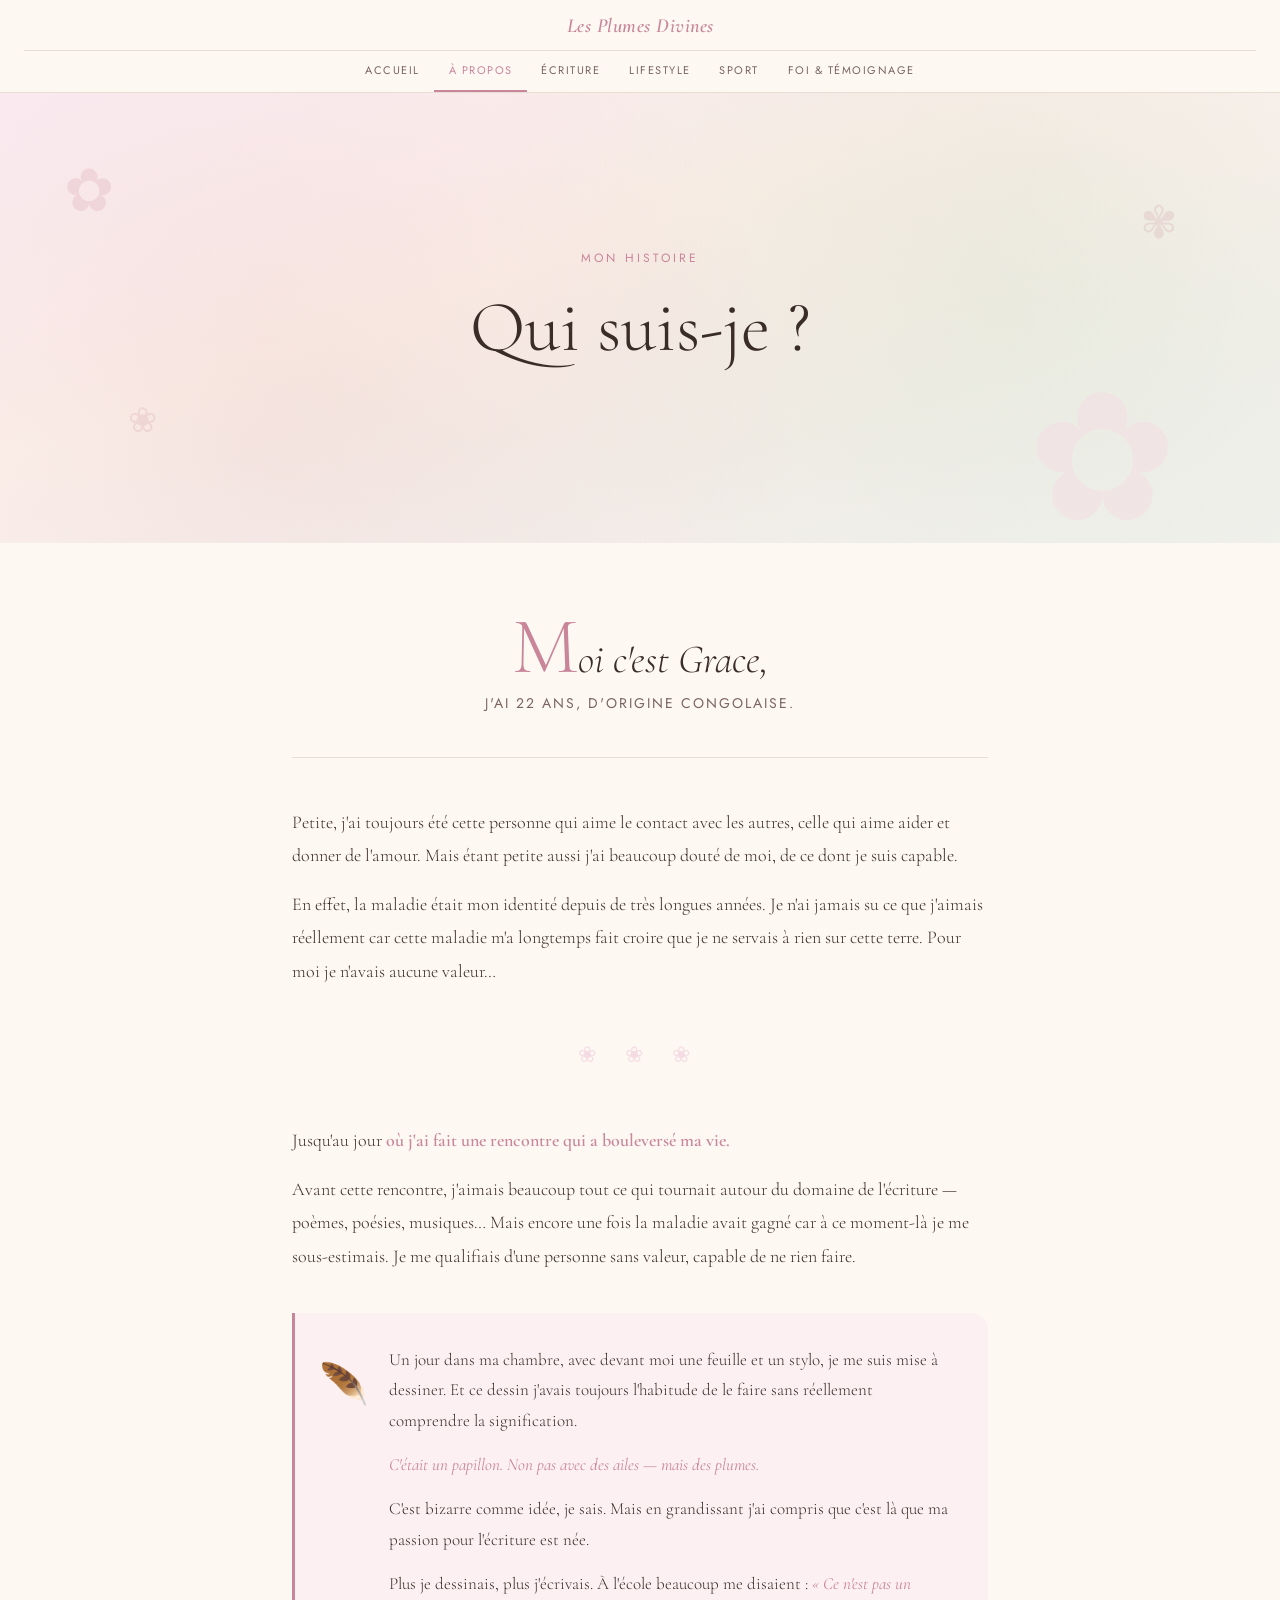
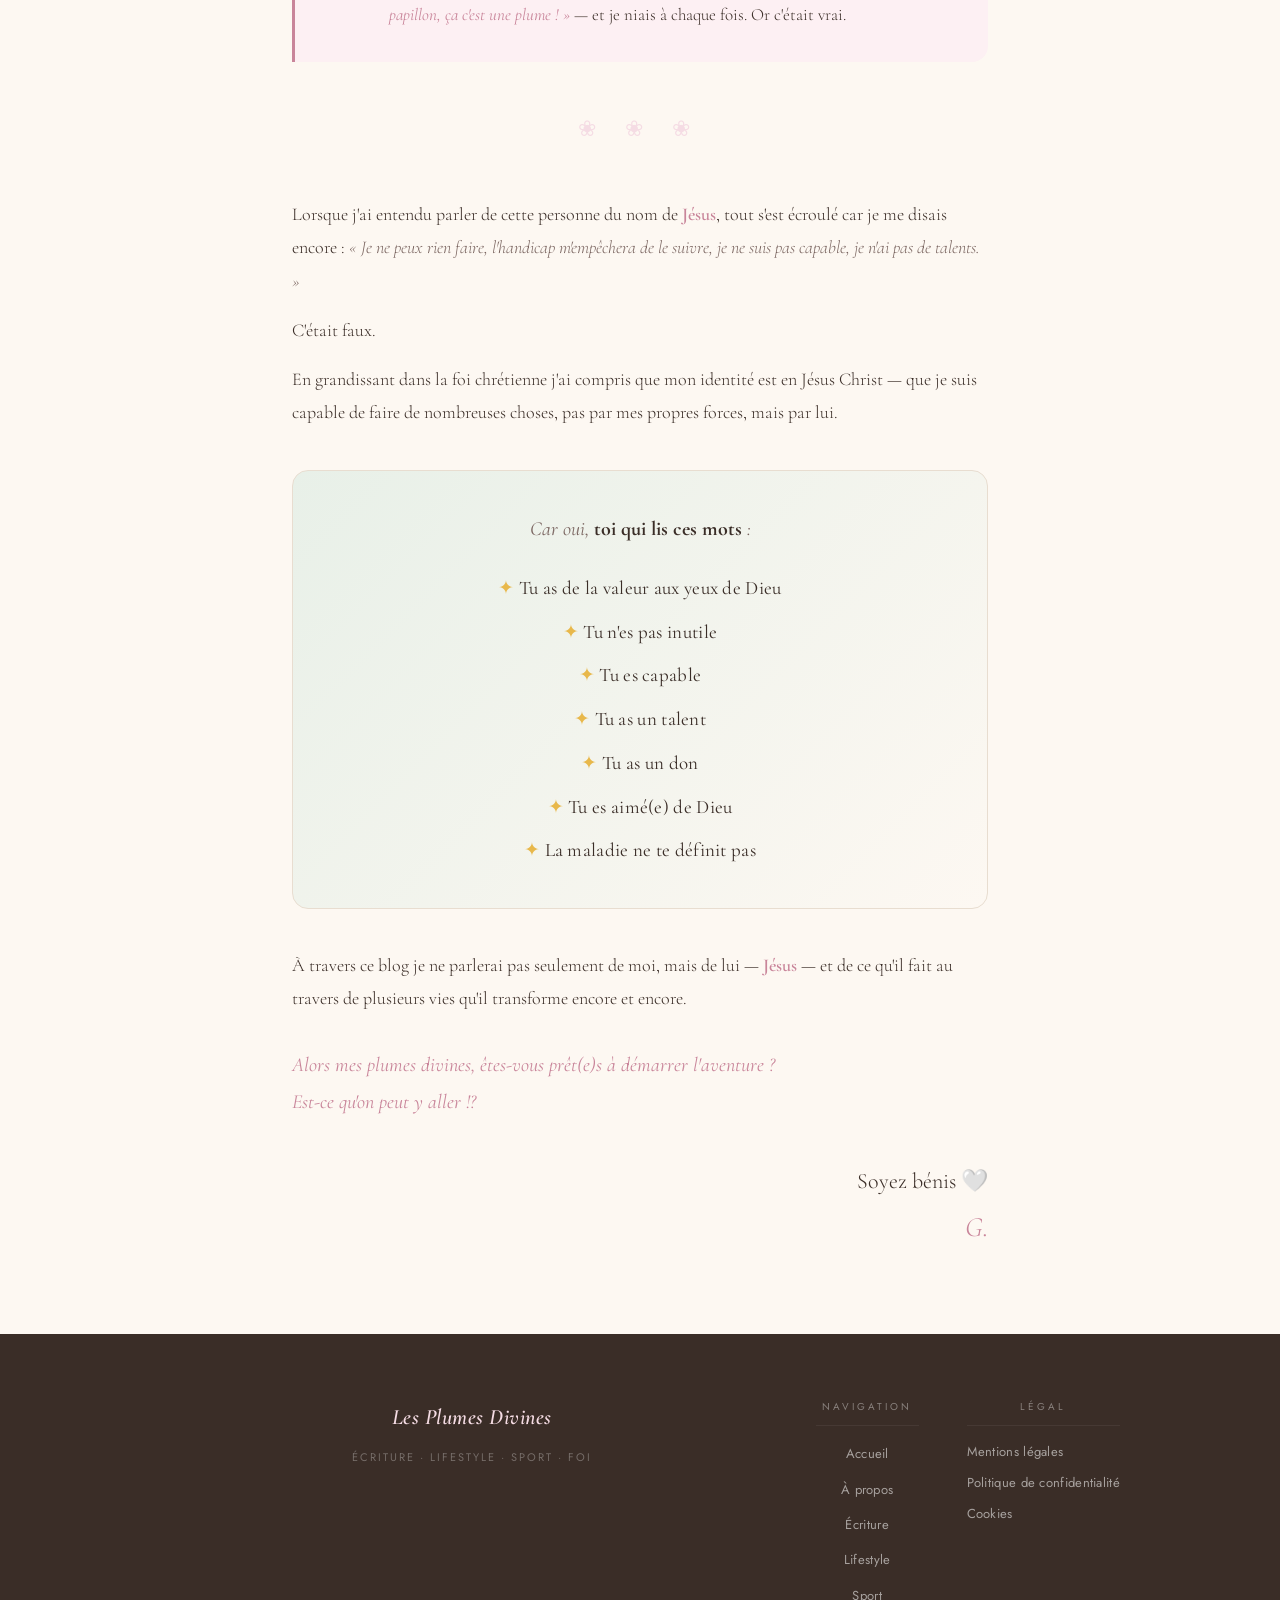
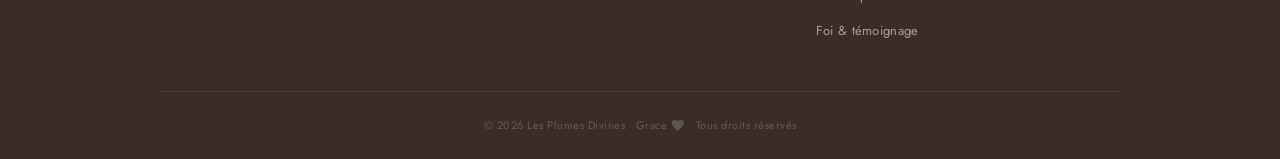
==== commit e20072f6: "Add files via upload" ====
--- a/a-propos.html
+++ b/a-propos.html
@@ -217,7 +217,7 @@
         
       </div>
 
-      <nav class="footer-nav">
+      <div class="footer-nav">
         <div class="footer-nav-col">
           <p class="footer-nav-titre">Navigation</p>
           <a href="index.html">Accueil</a>
@@ -233,7 +233,7 @@
           <button class="footer-btn-legal" onclick="ouvrirModal('modal-confidentialite')">Politique de confidentialité</button>
           <button class="footer-btn-legal" onclick="ouvrirModal('modal-mentions')">Cookies</button>
         </div>
-      </nav>
+      </div>
 
     </div>
 
--- a/style.css
+++ b/style.css
@@ -523,25 +523,40 @@
    ================================================ */
 
 footer {
-  background: #3a2d27;
+  background: #3a2d27 !important;
   padding: 4rem 2.5rem 0;
+  color: rgba(255,255,255,0.55);
+}
+
+footer * {
+  background: transparent;
+  box-sizing: border-box;
+}
+
+footer nav,
+footer div.footer-nav {
+  background: transparent !important;
 }
 
 .footer-inner {
-  display: grid;
-  grid-template-columns: 1.4fr 1fr 1fr;
-  gap: 3rem;
+  display: flex;
+  flex-direction: row;
+  justify-content: space-between;
+  align-items: flex-start;
+  gap: 2rem;
   max-width: 960px;
   margin: 0 auto;
   padding-bottom: 3rem;
   border-bottom: 1px solid rgba(255,255,255,0.08);
+  flex-wrap: wrap;
 }
 
 .footer-logo-bloc {
-  display: flex;
-  flex-direction: column;
-  gap: 0.75rem;
-}
+  flex: 1 1 200px;
+  min-width: 180px;
+}
+
+
 
 .footer-logo {
   font-family: 'Cormorant Garamond', serif;
@@ -571,7 +586,10 @@
 }
 
 .footer-nav {
-  display: contents;
+  display: flex;
+  flex-direction: row;
+  gap: 3rem;
+  flex-wrap: wrap;
 }
 
 .footer-nav-col {
@@ -646,6 +664,7 @@
 
 .modal-overlay {
   display: none;
+  visibility: hidden;
   position: fixed;
   inset: 0;
   background: rgba(0,0,0,0.65);
@@ -658,6 +677,7 @@
 
 .modal-overlay.modal-actif {
   display: flex;
+  visibility: visible;
 }
 
 .modal-boite {
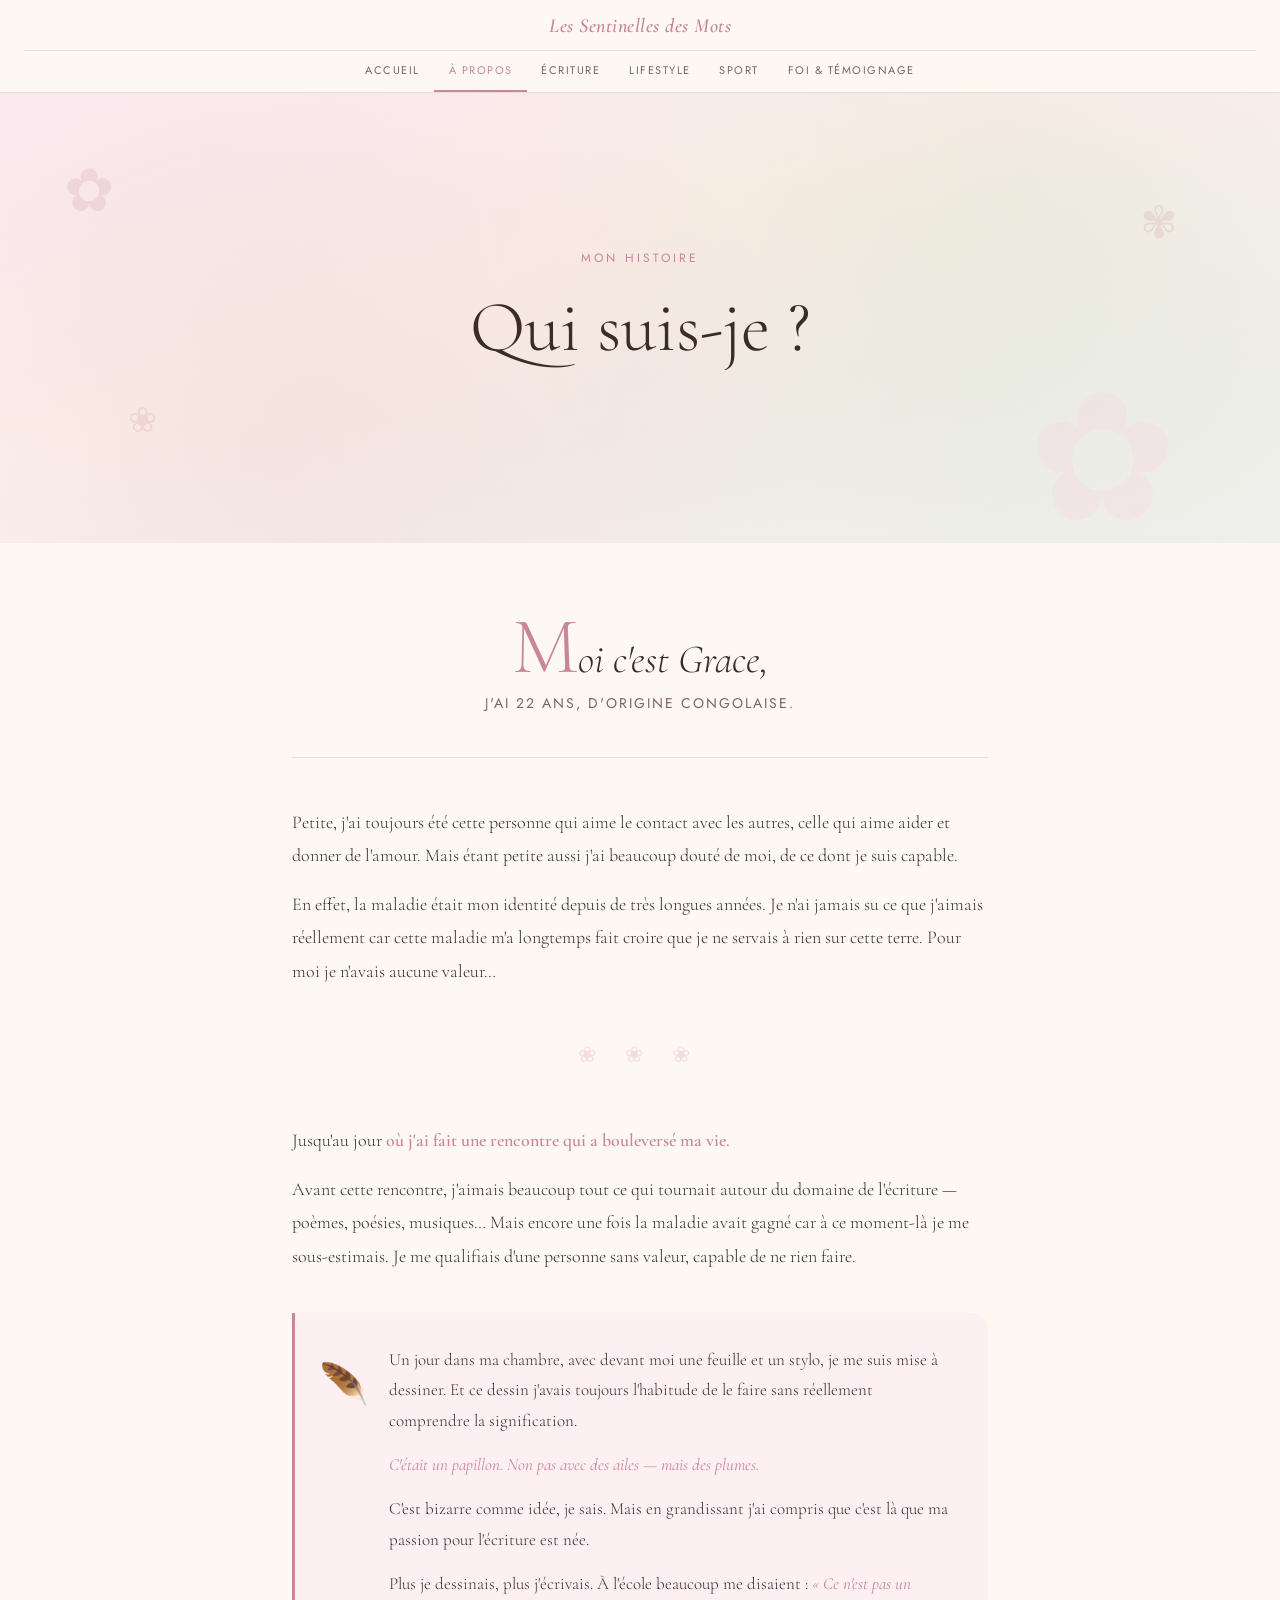
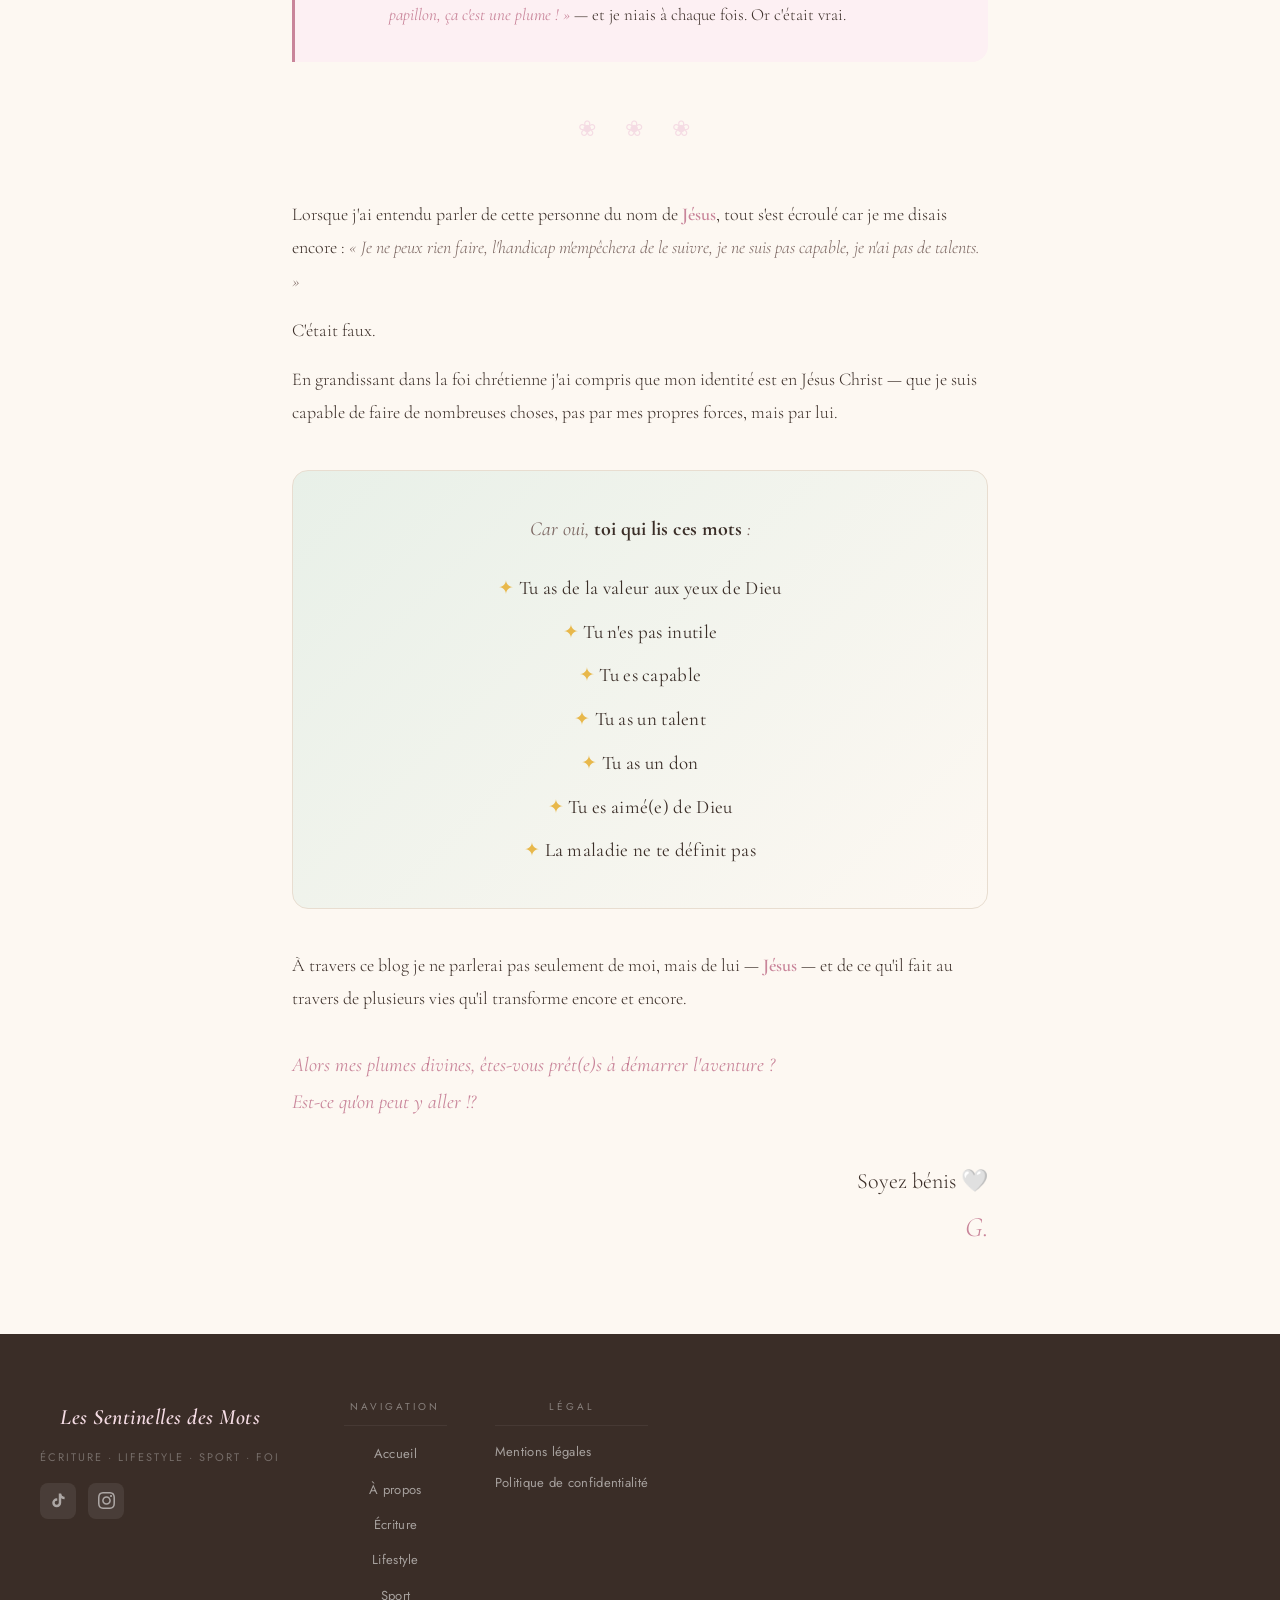
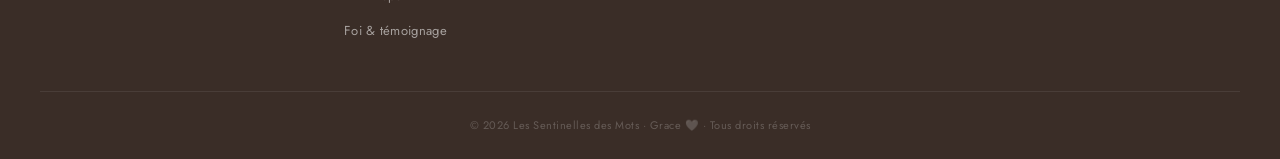
==== commit 07bcedde: "Add files via upload" ====
--- a/a-propos.html
+++ b/a-propos.html
@@ -3,7 +3,7 @@
 <head>
   <meta charset="UTF-8">
   <meta name="viewport" content="width=device-width, initial-scale=1.0">
-  <title>Qui suis-je ? – Les Plumes Divines</title>
+  <title>Qui suis-je ? – Les Sentinelles des Mots</title>
   <link rel="preconnect" href="https://fonts.googleapis.com">
   <link rel="preconnect" href="https://fonts.gstatic.com" crossorigin>
   <link href="https://fonts.googleapis.com/css2?family=Cormorant+Garamond:ital,wght@0,300;0,400;0,600;1,300;1,400&family=Jost:wght@300;400;500&display=swap" rel="stylesheet">
@@ -13,7 +13,7 @@
 
   <!-- NAVIGATION -->
   <nav>
-    <div class="logo">Les Plumes Divines</div>
+    <div class="logo">Les Sentinelles des Mots</div>
     <ul>
       <li><a href="index.html">Accueil</a></li>
       <li><a href="a-propos.html" class="active">À propos</a></li>
@@ -114,7 +114,7 @@
 
         <div class="modal-section">
           <h3>Éditeur du site</h3>
-          <p>Ce site est édité par <strong>Dorcas Mordiva Nzuzi</strong> pour le blog personnel de Grace, à titre non commercial.</p>
+          <p>Ce blog est créé et géré par <strong>Dorcas Mordiva Nzuzi</strong>. Les textes, poèmes et contenus publiés sont rédigés par <strong>Grace</strong>, auteure du blog.</p>
           <p><strong>Contact :</strong> dorcasmordiva@gmail.com</p>
           <p class="modal-note">Conformément à l'article 6 de la loi n° 2004-575 du 21 juin 2004 pour la confiance dans l'économie numérique (LCEN).</p>
         </div>
@@ -123,29 +123,24 @@
           <h3>Hébergement</h3>
           <p><strong>Netlify, Inc.</strong><br>
           44 Montgomery Street, Suite 300<br>
-          San Francisco, CA 94104 – États-Unis<br>
+          San Francisco, CA 94104 — États-Unis<br>
           www.netlify.com</p>
         </div>
 
         <div class="modal-section">
           <h3>Propriété intellectuelle</h3>
-          <p>L'ensemble du contenu de ce site — textes, poèmes, histoires, articles — est la propriété exclusive de Grace et est protégé par le droit d'auteur français et international.</p>
-          <p>Toute reproduction, représentation ou adaptation sans autorisation écrite préalable est interdite et constitue une contrefaçon au sens de l'article L.335-2 du Code de la Propriété Intellectuelle.</p>
-        </div>
-
-        <div class="modal-section">
-          <h3>Cookies</h3>
-          <p>Ce site ne dépose aucun cookie publicitaire ou traceur à des fins commerciales. Aucune donnée personnelle n'est collectée via des cookies dans l'état actuel du site.</p>
-        </div>
-
-        <div class="modal-section">
-          <h3>Limitation de responsabilité</h3>
-          <p>Les informations publiées sur ce site sont données à titre informatif. L'éditeur se réserve le droit de modifier ou supprimer tout contenu à tout moment et sans préavis. La responsabilité de l'éditeur ne saurait être engagée en cas d'erreur ou d'omission dans les contenus publiés.</p>
+          <p>Tous les contenus publiés sur ce blog — textes, poèmes, histoires et articles — sont la propriété exclusive de leur auteure et sont protégés par le droit d'auteur (loi du 11 mars 1957 et Code de la propriété intellectuelle).</p>
+          <p>Toute reproduction, même partielle, sans autorisation écrite préalable est strictement interdite.</p>
+        </div>
+
+        <div class="modal-section">
+          <h3>Responsabilité</h3>
+          <p>Les contenus publiés sur ce blog sont fournis à titre informatif et personnel. L'éditrice se réserve le droit de les modifier ou supprimer à tout moment sans préavis.</p>
         </div>
 
         <div class="modal-section">
           <h3>Droit applicable</h3>
-          <p>Ce site et ses mentions légales sont soumis au droit français. En cas de litige, les tribunaux français seront seuls compétents.</p>
+          <p>Ce site est soumis au droit français. En cas de litige, les tribunaux français seront compétents.</p>
         </div>
 
       </div>
@@ -163,43 +158,30 @@
 
         <div class="modal-section">
           <h3>Responsable du traitement</h3>
-          <p><strong>Dorcas Mordiva Nzuzi</strong> — gestionnaire du site Les Plumes Divines.</p>
-          <p><strong>Contact :</strong> dorcasmordiva@gmail.com</p>
-          <p class="modal-note">Conformément au Règlement Général sur la Protection des Données (RGPD — Règlement UE 2016/679).</p>
+          <p><strong>Dorcas Mordiva Nzuzi</strong> — créatrice et gestionnaire du site — dorcasmordiva@gmail.com</p>
+          <p class="modal-note">Conformément au Règlement Général sur la Protection des Données (RGPD — UE 2016/679).</p>
         </div>
 
         <div class="modal-section">
           <h3>Données collectées</h3>
-          <p>Ce site est un blog personnel statique. <strong>Aucune donnée personnelle n'est collectée</strong> directement via le site dans son état actuel.</p>
-          <p>Si un formulaire de contact est ajouté à l'avenir, les données saisies (nom, adresse e-mail, message) seront utilisées uniquement pour répondre à votre demande. Elles ne seront jamais vendues, partagées ou transmises à des tiers.</p>
-        </div>
-
-        <div class="modal-section">
-          <h3>Données de navigation</h3>
-          <p>Des données techniques anonymes peuvent être collectées automatiquement par Netlify (hébergeur) à des fins de sécurité et de maintenance. Ces données ne permettent pas d'identifier personnellement un visiteur.</p>
+          <p>Ce blog ne collecte <strong>aucune donnée personnelle</strong> de manière automatique. Le formulaire de contact transmet votre message directement par e-mail sans aucun stockage sur le site.</p>
+        </div>
+
+        <div class="modal-section">
+          <h3>Hébergeur</h3>
+          <p>Le site est hébergé par Netlify, qui peut collecter des données techniques anonymes (adresse IP, navigateur) à des fins de sécurité. Ces données ne permettent pas de vous identifier.</p>
+          <p>Politique de confidentialité de Netlify : www.netlify.com/privacy</p>
         </div>
 
         <div class="modal-section">
           <h3>Cookies</h3>
-          <p>Ce site n'utilise pas de cookies publicitaires ni de systèmes de suivi (tracking). Si des outils d'analyse (ex : Google Analytics) sont intégrés à l'avenir, un bandeau de consentement sera mis en place conformément aux recommandations de la CNIL.</p>
+          <p>Ce blog n'utilise aucun cookie de suivi ni de publicité. Aucun outil d'analyse (Google Analytics, etc.) n'est installé.</p>
         </div>
 
         <div class="modal-section">
           <h3>Vos droits</h3>
-          <p>Conformément au RGPD, vous disposez des droits suivants :</p>
-          <p>— Droit d'accès à vos données personnelles<br>
-          — Droit de rectification<br>
-          — Droit à l'effacement (droit à l'oubli)<br>
-          — Droit à la limitation du traitement<br>
-          — Droit à la portabilité des données<br>
-          — Droit d'opposition</p>
-          <p>Pour exercer ces droits, contactez : <strong>dorcasmordiva@gmail.com</strong></p>
-          <p>Vous pouvez également introduire une réclamation auprès de la CNIL (Commission Nationale de l'Informatique et des Libertés) : www.cnil.fr</p>
-        </div>
-
-        <div class="modal-section">
-          <h3>Durée de conservation</h3>
-          <p>Les données éventuellement collectées via un formulaire de contact seront conservées pour la durée strictement nécessaire à la gestion de votre demande, et supprimées ensuite.</p>
+          <p>Conformément au RGPD, vous pouvez à tout moment exercer vos droits d'accès, de rectification et de suppression en écrivant à : <strong>dorcasmordiva@gmail.com</strong></p>
+          <p>Vous pouvez aussi contacter la CNIL : www.cnil.fr</p>
         </div>
 
       </div>
@@ -212,9 +194,12 @@
     <div class="footer-inner">
 
       <div class="footer-logo-bloc">
-        <div class="footer-logo">Les Plumes Divines</div>
+        <div class="footer-logo">Les Sentinelles des Mots</div>
         <p class="footer-tagline">Écriture · Lifestyle · Sport · Foi</p>
-        
+        <div class="footer-reseaux">
+          <a href="https://www.tiktok.com/@_thls__?_r=1&_t=ZN-968gRnBqhVu" target="_blank" class="footer-rs" title="TikTok"><svg viewBox="0 0 24 24" fill="currentColor"><path d="M19.59 6.69a4.83 4.83 0 0 1-3.77-4.25V2h-3.45v13.67a2.89 2.89 0 0 1-2.88 2.5 2.89 2.89 0 0 1-2.89-2.89 2.89 2.89 0 0 1 2.89-2.89c.28 0 .54.04.79.1V9.01a6.33 6.33 0 0 0-.79-.05 6.34 6.34 0 0 0-6.34 6.34 6.34 6.34 0 0 0 6.34 6.34 6.34 6.34 0 0 0 6.33-6.34V8.69a8.18 8.18 0 0 0 4.78 1.52V6.78a4.85 4.85 0 0 1-1.01-.09z"/></svg></a>
+          <a href="https://www.instagram.com/_2rbs_?igsh=a3hwY2c5YTBzZXZu" target="_blank" class="footer-rs" title="Instagram"><svg viewBox="0 0 24 24" fill="currentColor"><path d="M12 2.163c3.204 0 3.584.012 4.85.07 3.252.148 4.771 1.691 4.919 4.919.058 1.265.069 1.645.069 4.849 0 3.205-.012 3.584-.069 4.849-.149 3.225-1.664 4.771-4.919 4.919-1.266.058-1.644.07-4.85.07-3.204 0-3.584-.012-4.849-.07-3.26-.149-4.771-1.699-4.919-4.92-.058-1.265-.07-1.644-.07-4.849 0-3.204.013-3.583.07-4.849.149-3.227 1.664-4.771 4.919-4.919 1.266-.057 1.645-.069 4.849-.069zm0-2.163c-3.259 0-3.667.014-4.947.072-4.358.2-6.78 2.618-6.98 6.98-.059 1.281-.073 1.689-.073 4.948 0 3.259.014 3.668.072 4.948.2 4.358 2.618 6.78 6.98 6.98 1.281.058 1.689.072 4.948.072 3.259 0 3.668-.014 4.948-.072 4.354-.2 6.782-2.618 6.979-6.98.059-1.28.073-1.689.073-4.948 0-3.259-.014-3.667-.072-4.947-.196-4.354-2.617-6.78-6.979-6.98-1.281-.059-1.69-.073-4.949-.073zm0 5.838c-3.403 0-6.162 2.759-6.162 6.162s2.759 6.163 6.162 6.163 6.162-2.759 6.162-6.163c0-3.403-2.759-6.162-6.162-6.162zm0 10.162c-2.209 0-4-1.79-4-4 0-2.209 1.791-4 4-4s4 1.791 4 4c0 2.21-1.791 4-4 4zm6.406-11.845c-.796 0-1.441.645-1.441 1.44s.645 1.44 1.441 1.44c.795 0 1.439-.645 1.439-1.44s-.644-1.44-1.439-1.44z"/></svg></a>
+        </div>
       </div>
 
       <div class="footer-nav">
@@ -225,20 +210,19 @@
           <a href="ecriture.html">Écriture</a>
           <a href="lifestyle.html">Lifestyle</a>
           <a href="sport.html">Sport</a>
-          <a href="foi.html">Foi & témoignage</a>
+          <a href="foi.html">Foi &amp; témoignage</a>
         </div>
         <div class="footer-nav-col">
           <p class="footer-nav-titre">Légal</p>
           <button class="footer-btn-legal" onclick="ouvrirModal('modal-mentions')">Mentions légales</button>
           <button class="footer-btn-legal" onclick="ouvrirModal('modal-confidentialite')">Politique de confidentialité</button>
-          <button class="footer-btn-legal" onclick="ouvrirModal('modal-mentions')">Cookies</button>
         </div>
       </div>
 
     </div>
 
     <div class="footer-bas">
-      <p class="footer-copy">© 2026 Les Plumes Divines · Grace 🤍 · Tous droits réservés</p>
+      <p class="footer-copy">&#169; 2026 Les Sentinelles des Mots · Grace &#x1F90D; · Tous droits réservés</p>
     </div>
   </footer>
 
--- a/style.css
+++ b/style.css
@@ -524,7 +524,7 @@
 
 footer {
   background: #3a2d27 !important;
-  padding: 4rem 2.5rem 0;
+  padding: 4rem 2.5rem 0 2.5rem;
   color: rgba(255,255,255,0.55);
 }
 
@@ -541,19 +541,18 @@
 .footer-inner {
   display: flex;
   flex-direction: row;
-  justify-content: space-between;
+  justify-content: flex-start;
   align-items: flex-start;
-  gap: 2rem;
-  max-width: 960px;
-  margin: 0 auto;
-  padding-bottom: 3rem;
+  gap: 4rem;
+  width: 100%;
+  padding: 0 0 3rem 0;
   border-bottom: 1px solid rgba(255,255,255,0.08);
   flex-wrap: wrap;
 }
 
 .footer-logo-bloc {
-  flex: 1 1 200px;
-  min-width: 180px;
+  flex: 0 0 auto;
+  min-width: 0;
 }
 
 
@@ -589,6 +588,7 @@
   display: flex;
   flex-direction: row;
   gap: 3rem;
+  flex: 0 0 auto;
   flex-wrap: wrap;
 }
 
@@ -641,8 +641,6 @@
 }
 
 .footer-bas {
-  max-width: 960px;
-  margin: 0 auto;
   padding: 1.5rem 0;
   display: flex;
   align-items: center;
@@ -799,15 +797,615 @@
 
 @media (max-width: 680px) {
   .footer-inner {
-    grid-template-columns: 1fr;
+    flex-direction: column;
+    align-items: flex-start;
+    gap: 2.5rem;
+    justify-content: flex-start;
+  }
+  .footer-nav {
+    flex-direction: column;
     gap: 2rem;
+    width: 100%;
   }
   .footer-bas {
     flex-direction: column;
-    align-items: flex-start;
+    align-items: center;
     gap: 0.4rem;
   }
   .modal-corps { padding: 1.5rem; }
   .modal-header { padding: 1.25rem 1.5rem; }
   .modal-date { padding: 1.25rem 1.5rem; }
 }
+
+/* ================================================
+   SECTION BIENVENUE
+   ================================================ */
+
+.bienvenue {
+  background: var(--blanc);
+  padding: 5rem 2.5rem;
+  text-align: center;
+  border-bottom: 1px solid var(--creme-bord);
+}
+
+.bienvenue-inner {
+  max-width: 640px;
+  margin: 0 auto;
+}
+
+.bienvenue-deco {
+  display: block;
+  font-size: 32px;
+  color: var(--rose-clair);
+  margin-bottom: 1.25rem;
+}
+
+.bienvenue h2 {
+  font-family: 'Cormorant Garamond', serif;
+  font-size: clamp(28px, 4vw, 42px);
+  font-weight: 300;
+  font-style: italic;
+  color: var(--texte);
+  margin-bottom: 1.5rem;
+}
+
+.bienvenue p {
+  font-family: 'Cormorant Garamond', serif;
+  font-size: 18px;
+  font-weight: 300;
+  color: var(--texte-doux);
+  line-height: 1.9;
+}
+
+/* ================================================
+   FAQ
+   ================================================ */
+
+.faq {
+  background: var(--creme);
+  padding: 5rem 2.5rem;
+}
+
+.faq-inner {
+  max-width: 720px;
+  margin: 0 auto;
+}
+
+.faq-inner .section-label {
+  text-align: center;
+}
+
+.faq-inner .section-titre {
+  text-align: center;
+  margin-bottom: 3rem;
+}
+
+.faq-liste {
+  display: flex;
+  flex-direction: column;
+  gap: 0;
+}
+
+.faq-item {
+  border-bottom: 1px solid var(--creme-bord);
+}
+
+.faq-item:first-child {
+  border-top: 1px solid var(--creme-bord);
+}
+
+.faq-question {
+  width: 100%;
+  background: none;
+  border: none;
+  cursor: pointer;
+  display: flex;
+  align-items: center;
+  justify-content: space-between;
+  padding: 1.25rem 0;
+  text-align: left;
+  gap: 1rem;
+}
+
+.faq-question span:first-child {
+  font-family: 'Cormorant Garamond', serif;
+  font-size: 19px;
+  font-weight: 400;
+  color: var(--texte);
+  line-height: 1.4;
+}
+
+.faq-icone {
+  font-family: 'Jost', sans-serif;
+  font-size: 22px;
+  font-weight: 300;
+  color: var(--rose);
+  flex-shrink: 0;
+  transition: transform 0.3s;
+  line-height: 1;
+}
+
+.faq-reponse {
+  max-height: 0;
+  overflow: hidden;
+  transition: max-height 0.4s ease, padding 0.3s ease;
+}
+
+.faq-reponse p {
+  font-family: 'Cormorant Garamond', serif;
+  font-size: 17px;
+  font-weight: 300;
+  color: var(--texte-doux);
+  line-height: 1.85;
+  padding-bottom: 1.25rem;
+}
+
+.faq-reponse strong {
+  color: var(--rose);
+  font-weight: 600;
+}
+
+/* État ouvert */
+.faq-item--ouvert .faq-icone {
+  transform: rotate(45deg);
+  color: var(--rose);
+}
+
+.faq-item--ouvert .faq-reponse {
+  max-height: 300px;
+}
+
+.faq-item--ouvert .faq-question span:first-child {
+  color: var(--rose);
+}
+
+/* ================================================
+   CONTACT
+   ================================================ */
+
+.contact {
+  background: linear-gradient(135deg, var(--rose-pale) 0%, var(--creme) 100%);
+  border-top: 1px solid var(--rose-clair);
+  padding: 5rem 2.5rem;
+  text-align: center;
+}
+
+.contact-inner {
+  max-width: 520px;
+  margin: 0 auto;
+}
+
+.contact h2 {
+  font-family: 'Cormorant Garamond', serif;
+  font-size: clamp(26px, 4vw, 38px);
+  font-weight: 300;
+  font-style: italic;
+  color: var(--texte);
+  margin-bottom: 0.75rem;
+}
+
+.contact p {
+  font-family: 'Cormorant Garamond', serif;
+  font-size: 17px;
+  font-weight: 300;
+  color: var(--texte-doux);
+  line-height: 1.8;
+  margin-bottom: 2rem;
+}
+
+.btn-contact {
+  display: inline-block;
+  padding: 0.85rem 2.5rem;
+  background-color: var(--rose);
+  border-radius: 50px;
+  font-family: 'Jost', sans-serif;
+  font-size: 13px;
+  font-weight: 400;
+  letter-spacing: 1.5px;
+  text-transform: uppercase;
+  color: var(--blanc);
+  text-decoration: none;
+  transition: background 0.3s, transform 0.2s;
+}
+
+.btn-contact:hover {
+  background-color: var(--brun);
+  transform: scale(1.03);
+  text-decoration: none;
+}
+
+@media (max-width: 680px) {
+  .bienvenue { padding: 3.5rem 1.25rem; }
+  .faq { padding: 3.5rem 1.25rem; }
+  .contact { padding: 3.5rem 1.25rem; }
+}
+
+/* ---- FAQ FORMULAIRE ---- */
+
+.faq-intro {
+  font-family: 'Cormorant Garamond', serif;
+  font-size: 17px;
+  font-style: italic;
+  color: var(--texte-doux);
+  text-align: center;
+  margin-bottom: 2rem;
+}
+
+.faq-formulaire {
+  background: var(--blanc);
+  border: 1px solid var(--creme-bord);
+  border-radius: 16px;
+  padding: 1.75rem;
+  margin-bottom: 2.5rem;
+  display: flex;
+  flex-direction: column;
+  gap: 1rem;
+}
+
+.faq-form-ligne {
+  display: flex;
+  align-items: center;
+  gap: 1.25rem;
+  flex-wrap: wrap;
+}
+
+.faq-input {
+  flex: 1 1 180px;
+  font-family: 'Jost', sans-serif;
+  font-size: 13px;
+  color: var(--texte);
+  background: var(--creme);
+  border: 1px solid var(--creme-bord);
+  border-radius: 8px;
+  padding: 0.65rem 1rem;
+  outline: none;
+  transition: border-color 0.2s;
+}
+
+.faq-input:focus {
+  border-color: var(--rose);
+}
+
+.faq-input:disabled {
+  opacity: 0.45;
+  cursor: not-allowed;
+}
+
+.faq-anon {
+  display: flex;
+  align-items: center;
+  gap: 0.5rem;
+  font-family: 'Jost', sans-serif;
+  font-size: 12px;
+  color: var(--texte-doux);
+  cursor: pointer;
+  white-space: nowrap;
+}
+
+.faq-anon input[type="checkbox"] {
+  accent-color: var(--rose);
+  width: 15px;
+  height: 15px;
+  cursor: pointer;
+}
+
+.faq-textarea {
+  font-family: 'Jost', sans-serif;
+  font-size: 13px;
+  color: var(--texte);
+  background: var(--creme);
+  border: 1px solid var(--creme-bord);
+  border-radius: 8px;
+  padding: 0.75rem 1rem;
+  resize: vertical;
+  outline: none;
+  transition: border-color 0.2s;
+  line-height: 1.7;
+}
+
+.faq-textarea:focus {
+  border-color: var(--rose);
+}
+
+.faq-btn-envoyer {
+  align-self: flex-end;
+  background: var(--rose);
+  border: none;
+  border-radius: 50px;
+  padding: 0.7rem 2rem;
+  font-family: 'Jost', sans-serif;
+  font-size: 12px;
+  font-weight: 400;
+  letter-spacing: 1.5px;
+  text-transform: uppercase;
+  color: var(--blanc);
+  cursor: pointer;
+  transition: background 0.2s, transform 0.2s;
+}
+
+.faq-btn-envoyer:hover {
+  background: var(--brun);
+  transform: scale(1.02);
+}
+
+.faq-confirmation {
+  font-family: 'Jost', sans-serif;
+  font-size: 13px;
+  min-height: 1.2em;
+}
+
+.faq-item--nouvelle .faq-question span:first-child {
+  font-style: italic;
+  color: var(--texte-doux);
+}
+
+.faq-en-attente {
+  font-style: italic;
+  color: var(--texte-doux) !important;
+}
+
+@media (max-width: 680px) {
+  .faq-form-ligne { flex-direction: column; align-items: flex-start; }
+  .faq-btn-envoyer { align-self: stretch; text-align: center; }
+}
+
+/* ================================================
+   RESEAUX SOCIAUX FOOTER
+   ================================================ */
+
+.footer-reseaux {
+  display: flex;
+  gap: 0.75rem;
+  margin-top: 1rem;
+}
+
+.footer-rs {
+  display: flex;
+  align-items: center;
+  justify-content: center;
+  width: 36px;
+  height: 36px;
+  border-radius: 8px;
+  background: rgba(255,255,255,0.08);
+  color: rgba(255,255,255,0.55);
+  transition: background 0.2s, color 0.2s;
+  text-decoration: none;
+}
+
+.footer-rs svg {
+  width: 17px;
+  height: 17px;
+}
+
+.footer-rs:hover {
+  background: var(--rose);
+  color: #fff;
+  text-decoration: none;
+}
+
+/* ================================================
+   FAQ REDESIGN
+   ================================================ */
+
+.faq {
+  background: linear-gradient(160deg, #f9e8ef 0%, #fdf3e8 50%, #e8f0e8 100%);
+  padding: 5rem 2.5rem;
+  position: relative;
+  overflow: hidden;
+}
+
+.faq::before {
+  content: '❀';
+  position: absolute;
+  font-size: 260px;
+  color: rgba(201,133,154,0.06);
+  right: -40px;
+  bottom: -40px;
+  line-height: 1;
+  pointer-events: none;
+}
+
+.faq-inner {
+  max-width: 620px;
+  margin: 0 auto;
+  position: relative;
+  z-index: 1;
+}
+
+.faq-header {
+  text-align: center;
+  margin-bottom: 2.5rem;
+}
+
+.faq-header-deco {
+  display: block;
+  font-size: 36px;
+  margin-bottom: 0.75rem;
+}
+
+.faq-intro {
+  font-family: 'Cormorant Garamond', serif;
+  font-size: 17px;
+  font-style: italic;
+  color: var(--texte-doux);
+  margin-top: 0.5rem;
+}
+
+.faq-formulaire {
+  background: rgba(255,255,255,0.7);
+  backdrop-filter: blur(10px);
+  border: 1px solid rgba(201,133,154,0.2);
+  border-radius: 24px;
+  padding: 2.5rem;
+  display: flex;
+  flex-direction: column;
+  gap: 1.5rem;
+  box-shadow: 0 8px 32px rgba(201,133,154,0.08);
+}
+
+.faq-champ {
+  display: flex;
+  flex-direction: column;
+  gap: 0.5rem;
+}
+
+.faq-label {
+  font-family: 'Jost', sans-serif;
+  font-size: 10px;
+  font-weight: 500;
+  letter-spacing: 2.5px;
+  text-transform: uppercase;
+  color: var(--rose);
+}
+
+.faq-input-row {
+  display: flex;
+  align-items: center;
+  gap: 1rem;
+  flex-wrap: wrap;
+}
+
+.faq-input {
+  flex: 1 1 160px;
+  font-family: 'Jost', sans-serif;
+  font-size: 14px;
+  color: var(--texte);
+  background: rgba(253,248,242,0.8);
+  border: 1px solid var(--creme-bord);
+  border-radius: 10px;
+  padding: 0.75rem 1.1rem;
+  outline: none;
+  transition: border-color 0.2s, box-shadow 0.2s;
+}
+
+.faq-input:focus {
+  border-color: var(--rose);
+  box-shadow: 0 0 0 3px rgba(201,133,154,0.1);
+}
+
+.faq-input:disabled {
+  opacity: 0.4;
+  cursor: not-allowed;
+}
+
+.faq-anon {
+  display: flex;
+  align-items: center;
+  gap: 0.5rem;
+  font-family: 'Jost', sans-serif;
+  font-size: 12px;
+  color: var(--texte-doux);
+  cursor: pointer;
+  white-space: nowrap;
+}
+
+.faq-anon input[type="checkbox"] {
+  accent-color: var(--rose);
+  width: 15px;
+  height: 15px;
+  cursor: pointer;
+}
+
+.faq-textarea {
+  font-family: 'Jost', sans-serif;
+  font-size: 14px;
+  color: var(--texte);
+  background: rgba(253,248,242,0.8);
+  border: 1px solid var(--creme-bord);
+  border-radius: 10px;
+  padding: 0.9rem 1.1rem;
+  resize: vertical;
+  outline: none;
+  transition: border-color 0.2s, box-shadow 0.2s;
+  line-height: 1.7;
+}
+
+.faq-textarea:focus {
+  border-color: var(--rose);
+  box-shadow: 0 0 0 3px rgba(201,133,154,0.1);
+}
+
+.faq-btn-envoyer {
+  align-self: flex-end;
+  display: flex;
+  align-items: center;
+  gap: 0.6rem;
+  background: var(--rose);
+  border: none;
+  border-radius: 50px;
+  padding: 0.85rem 2.25rem;
+  font-family: 'Jost', sans-serif;
+  font-size: 13px;
+  font-weight: 400;
+  letter-spacing: 1.5px;
+  text-transform: uppercase;
+  color: var(--blanc);
+  cursor: pointer;
+  transition: background 0.2s, transform 0.2s, box-shadow 0.2s;
+  box-shadow: 0 4px 14px rgba(201,133,154,0.3);
+}
+
+.faq-btn-envoyer:hover {
+  background: var(--brun);
+  transform: translateY(-2px);
+  box-shadow: 0 6px 20px rgba(201,133,154,0.25);
+}
+
+.faq-btn-icone {
+  font-size: 16px;
+  transition: transform 0.2s;
+}
+
+.faq-btn-envoyer:hover .faq-btn-icone {
+  transform: translateX(4px);
+}
+
+.faq-confirmation {
+  font-family: 'Jost', sans-serif;
+  font-size: 13px;
+  min-height: 1.2em;
+  text-align: center;
+}
+
+@media (max-width: 680px) {
+  .faq { padding: 3.5rem 1.25rem; }
+  .faq-formulaire { padding: 1.75rem 1.25rem; }
+  .faq-btn-envoyer { align-self: stretch; justify-content: center; }
+  .faq-input-row { flex-direction: column; align-items: flex-start; }
+}
+
+.faq-succes {
+  background: #e8f0e8;
+  border: 1px solid #8aaa8a;
+  border-radius: 10px;
+  padding: 1rem 1.5rem;
+  font-family: 'Jost', sans-serif;
+  font-size: 14px;
+  color: #085041;
+  margin-bottom: 1.5rem;
+  text-align: center;
+}
+
+.faq-erreur {
+  background: #fdf0f0;
+  border: 1px solid #e8b4b4;
+  border-radius: 10px;
+  padding: 1rem 1.5rem;
+  font-family: 'Jost', sans-serif;
+  font-size: 13px;
+  color: #8b2020;
+  margin-bottom: 1.5rem;
+  text-align: center;
+}
+
+.faq-champ-erreur {
+  font-family: 'Jost', sans-serif;
+  font-size: 12px;
+  color: #c9859a;
+  margin-top: 0.25rem;
+}
+
+[data-fs-success]:not([data-fs-active]),
+[data-fs-error]:not([data-fs-active]) {
+  display: none;
+}
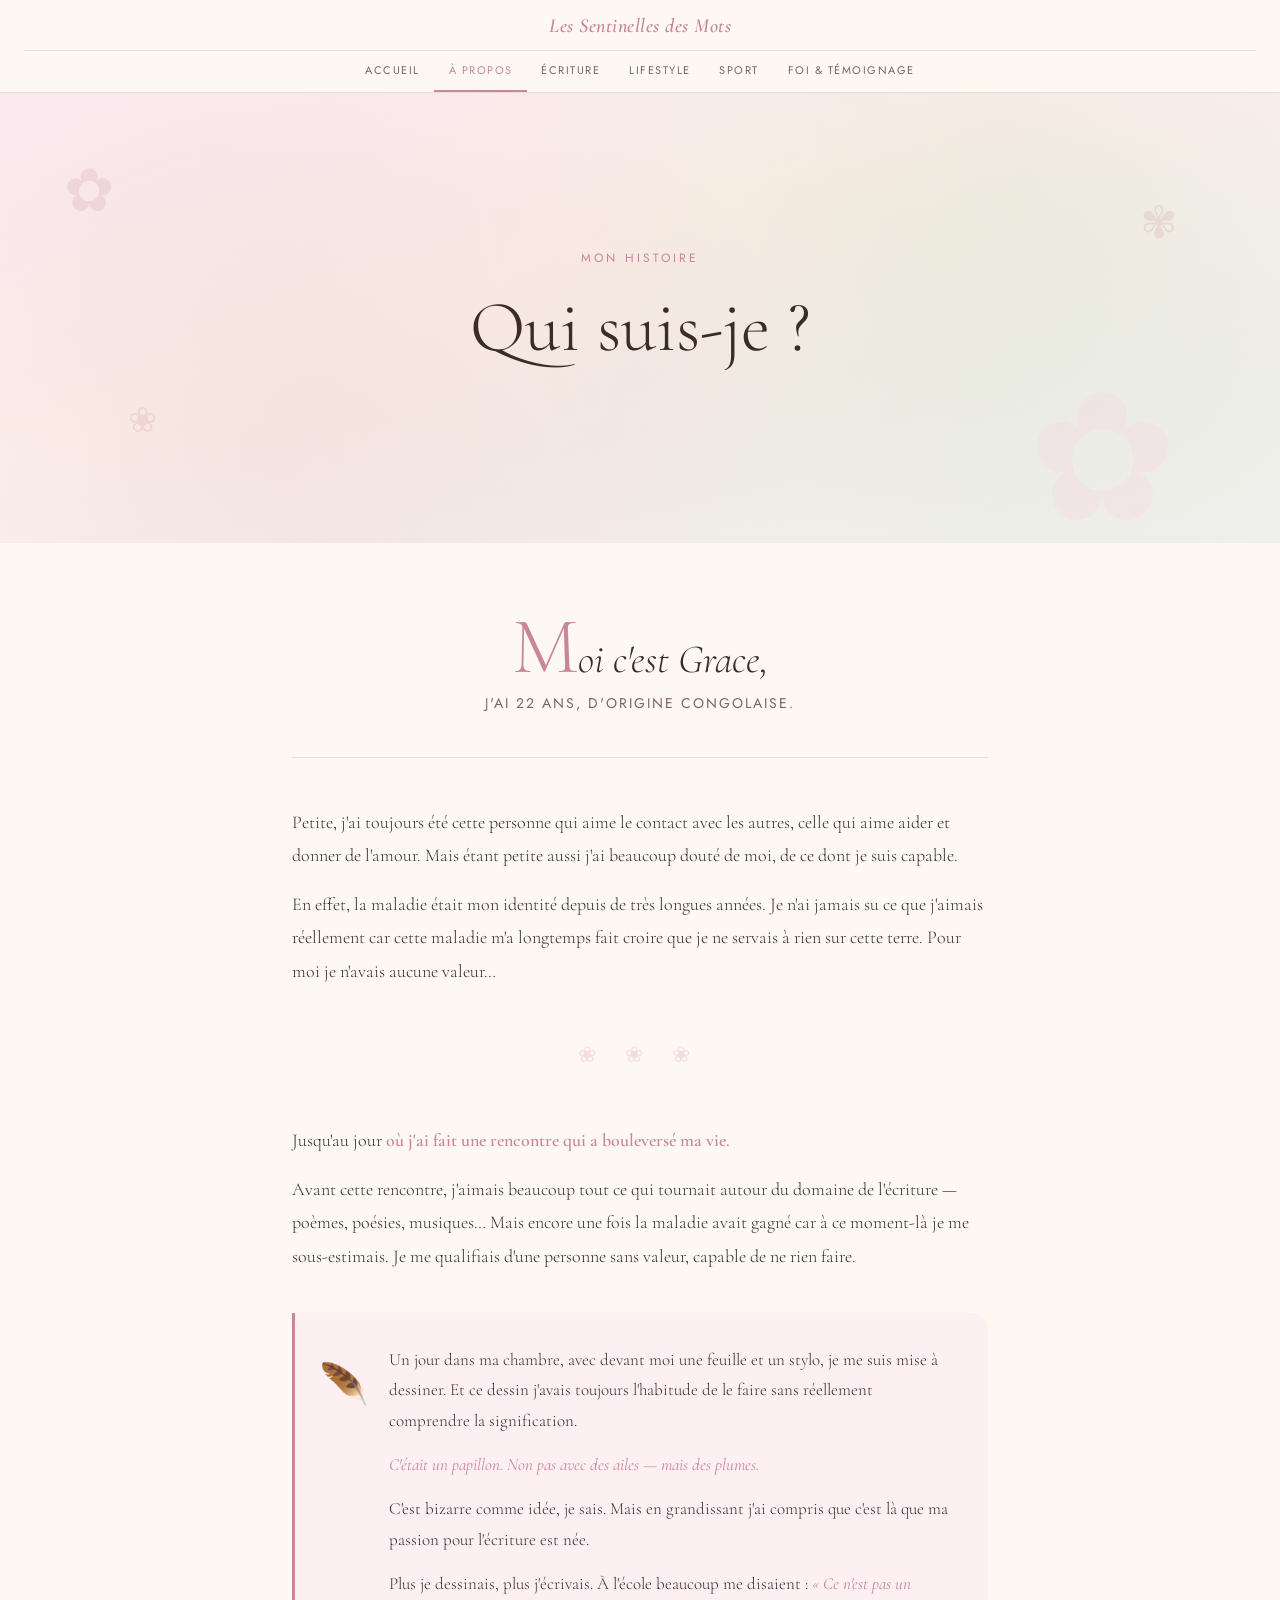
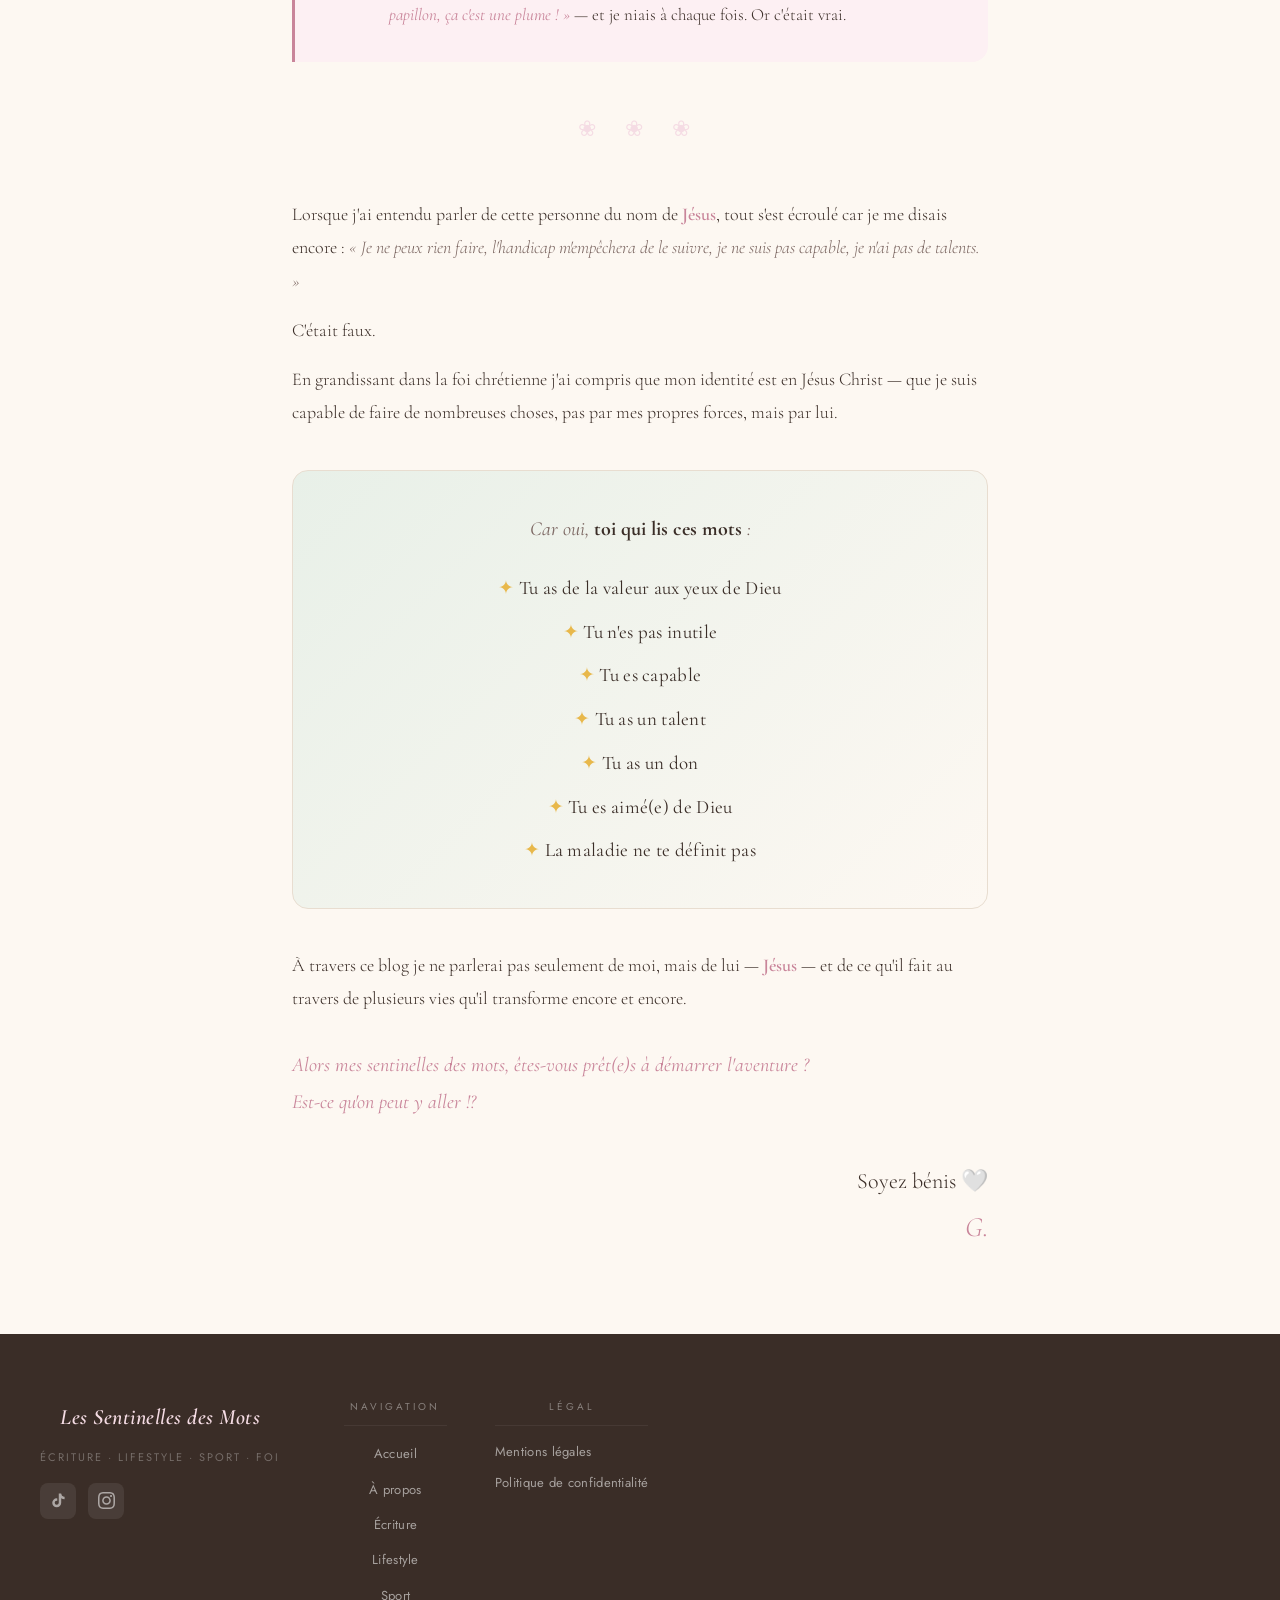
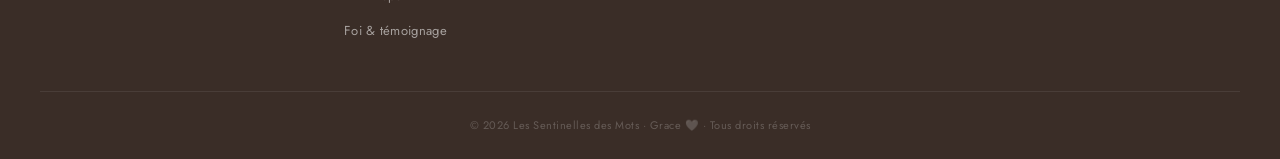
==== commit 031eb627: "Add files via upload" ====
--- a/a-propos.html
+++ b/a-propos.html
@@ -95,7 +95,7 @@
 
       <div class="bloc-texte bloc-conclusion">
         <p>À travers ce blog je ne parlerai pas seulement de moi, mais de lui — <strong>Jésus</strong> — et de ce qu'il fait au travers de plusieurs vies qu'il transforme encore et encore.</p>
-        <p class="question-finale">Alors mes plumes divines, êtes-vous prêt(e)s à démarrer l'aventure ?<br>Est-ce qu'on peut y aller !?</p>
+        <p class="question-finale">Alors mes sentinelles des mots, êtes-vous prêt(e)s à démarrer l'aventure ?<br>Est-ce qu'on peut y aller !?</p>
         <p class="signature">Soyez bénis 🤍<br><em>G.</em></p>
       </div>
 
